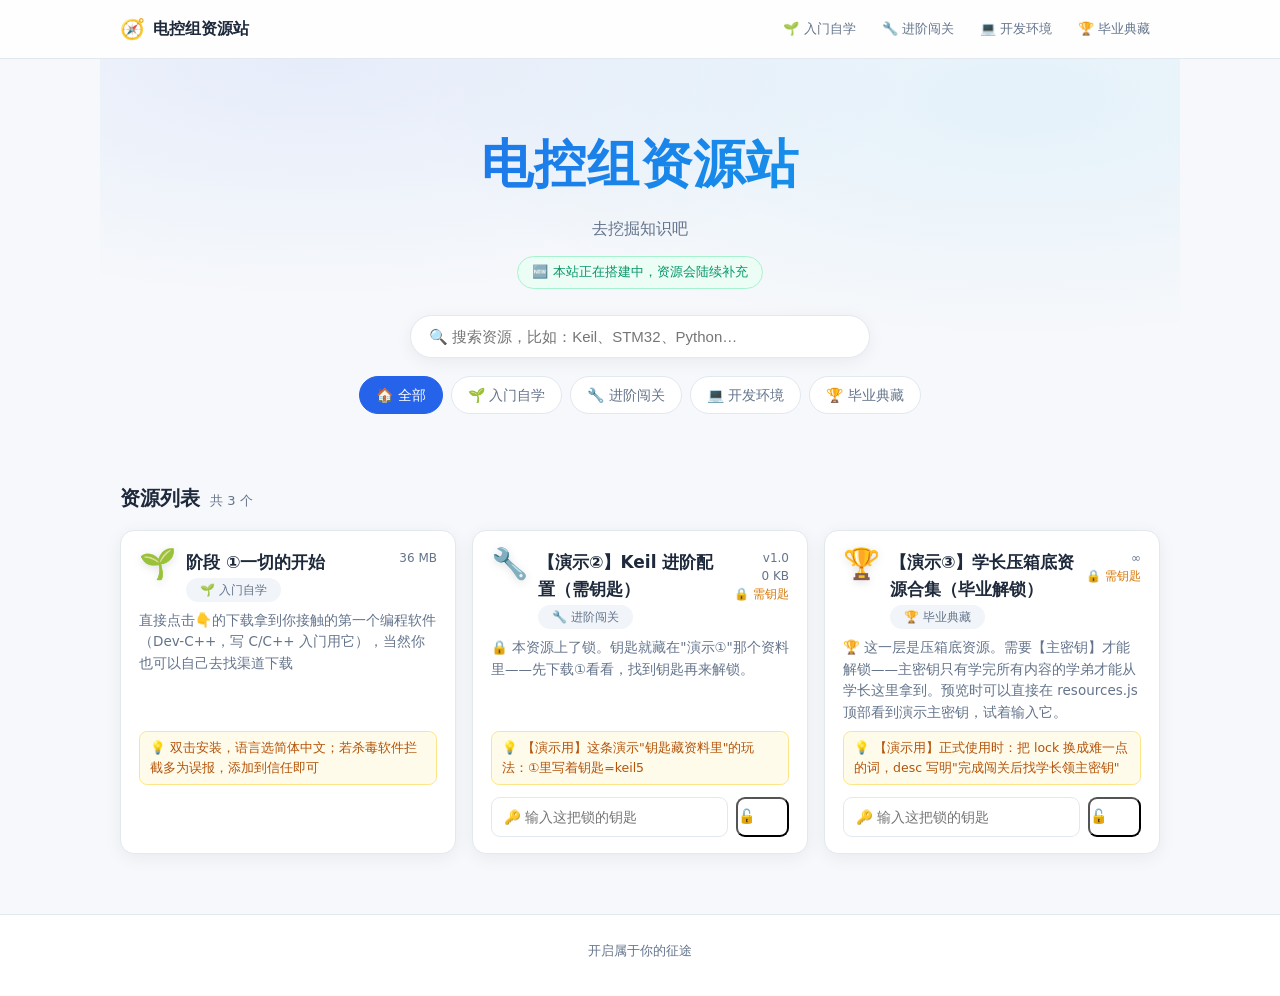
==== index.html @ 3a9b21f3 "学长资源站：门户 + 钥匙锁功能" ====
<!DOCTYPE html>
<html lang="zh-CN">
<head>
  <meta charset="UTF-8" />
  <meta name="viewport" content="width=device-width, initial-scale=1.0" />
  <title>学长资源站</title>
  <meta name="description" content="实验室软件与学习资料分享站" />
  <link rel="stylesheet" href="css/style.css" />
</head>
<body>

  <!-- ======= 顶部导航 ======= -->
  <header class="nav">
    <div class="nav-inner">
      <a class="brand" href="#top">
        <span class="brand-logo">🧭</span>
        <span class="brand-name" id="nav-name">学长资源站</span>
      </a>
      <nav class="nav-links" id="nav-links"></nav>
    </div>
  </header>

  <!-- ======= 首页大标题区 ======= -->
  <section class="hero" id="top">
    <h1 class="hero-title" id="site-name">学长资源站</h1>
    <p class="hero-sub" id="site-sub">给实验室学弟学妹的软件与学习资料 · 全部免费</p>
    <p class="hero-notice" id="site-notice"></p>
    <div class="hero-search">
      <input type="search" id="search-box" placeholder="🔍 搜索资源，比如：Keil、STM32、Python…" autocomplete="off" />
    </div>
    <!-- 分类按钮会自动生成 -->
    <div class="cat-chips" id="cat-chips"></div>
  </section>

  <!-- ======= 资源卡片区 ======= -->
  <main class="content">
    <div class="section-title">
      <h2>资源列表</h2>
      <span class="section-count" id="res-count"></span>
    </div>
    <div class="cards" id="cards"></div>

    <!-- 无结果提示（搜索/筛选时出现） -->
    <div class="empty hidden" id="empty">
      <p>没有找到符合条件的资源 😅</p>
    </div>
  </main>

  <!-- ======= 页脚 ======= -->
  <footer class="footer">
    <p id="footer-text">学长资源站 · 免费分享给实验室的学弟学妹</p>
  </footer>

  <!-- 数据文件：改 data/resources.js 就能加内容（详见 README.md） -->
  <script src="data/resources.js"></script>
  <script src="js/main.js"></script>
</body>
</html>
---- css/style.css ----
/* ============================================================
   学长资源站 · 样式
   想改颜色/字体？改这里开头的几个变量即可
   ============================================================ */

:root {
  /* —— 主题色（想换配色就改这里）—— */
  --primary: #2563eb;          /* 主色：科技蓝 */
  --primary-dark: #1d4ed8;
  --accent: #0ea5e9;           /* 点缀色：青 */
  --bg: #f6f8fb;               /* 页面背景 */
  --card-bg: #ffffff;          /* 卡片背景 */
  --text: #1e293b;             /* 正文 */
  --text-light: #64748b;       /* 次要文字 */
  --border: #e2e8f0;
  --radius: 14px;
  --shadow: 0 4px 18px rgba(15, 23, 42, .06);
}

* { margin: 0; padding: 0; box-sizing: border-box; }

html { scroll-behavior: smooth; }

body {
  font-family: "PingFang SC", "Microsoft YaHei", "Segoe UI", system-ui, -apple-system, sans-serif;
  background: var(--bg);
  color: var(--text);
  line-height: 1.6;
}

/* ---------- 顶部导航 ---------- */
.nav {
  position: sticky;
  top: 0;
  z-index: 50;
  background: rgba(255, 255, 255, .85);
  backdrop-filter: blur(10px);
  border-bottom: 1px solid var(--border);
}
.nav-inner {
  max-width: 1080px;
  margin: 0 auto;
  padding: 0 20px;
  height: 58px;
  display: flex;
  align-items: center;
  justify-content: space-between;
}
.brand { display: flex; align-items: center; gap: 8px; text-decoration: none; color: var(--text); font-weight: 700; }
.brand-logo { font-size: 20px; }
.nav-links { display: flex; gap: 6px; flex-wrap: wrap; }
.nav-links a {
  text-decoration: none; color: var(--text-light);
  font-size: 13px; padding: 5px 10px; border-radius: 8px;
  transition: .15s;
}
.nav-links a:hover { background: #eef2ff; color: var(--primary); }

/* ---------- Hero 大标题 ---------- */
.hero {
  max-width: 1080px;
  margin: 0 auto;
  padding: 64px 20px 40px;
  text-align: center;
  background:
    radial-gradient(600px 240px at 20% 0%, rgba(37, 99, 235, .08), transparent),
    radial-gradient(600px 240px at 85% 10%, rgba(14, 165, 233, .08), transparent);
}
.hero-title {
  font-size: clamp(34px, 6vw, 52px);
  font-weight: 800;
  letter-spacing: .02em;
  background: linear-gradient(120deg, var(--primary), var(--accent));
  -webkit-background-clip: text;
  background-clip: text;
  color: transparent;
}
.hero-sub { margin-top: 10px; color: var(--text-light); font-size: 16px; }
.hero-notice {
  display: inline-block;
  margin-top: 14px;
  padding: 5px 14px;
  background: #ecfdf5;
  color: #059669;
  border: 1px solid #a7f3d0;
  border-radius: 999px;
  font-size: 13px;
}
.hero-search { margin: 26px auto 0; max-width: 460px; }
.hero-search input {
  width: 100%;
  padding: 12px 18px;
  border: 1px solid var(--border);
  border-radius: 999px;
  font-size: 15px;
  outline: none;
  background: var(--card-bg);
  transition: .2s;
  box-shadow: var(--shadow);
}
.hero-search input:focus { border-color: var(--primary); box-shadow: 0 0 0 3px rgba(37, 99, 235, .15); }

/* ---------- 分类 chips ---------- */
.cat-chips { margin-top: 18px; display: flex; gap: 8px; flex-wrap: wrap; justify-content: center; }
.chip {
  border: 1px solid var(--border);
  background: var(--card-bg);
  color: var(--text-light);
  padding: 7px 16px;
  border-radius: 999px;
  font-size: 14px;
  cursor: pointer;
  transition: .15s;
  user-select: none;
}
.chip:hover { border-color: var(--primary); color: var(--primary); }
.chip.active { background: var(--primary); border-color: var(--primary); color: #fff; }

/* ---------- 内容区 ---------- */
.content { max-width: 1080px; margin: 0 auto; padding: 10px 20px 60px; }
.section-title { display: flex; align-items: baseline; gap: 10px; margin: 18px 0 16px; }
.section-title h2 { font-size: 20px; }
.section-count { color: var(--text-light); font-size: 13px; }

/* ---------- 资源卡片 ---------- */
.cards { display: grid; grid-template-columns: repeat(auto-fill, minmax(320px, 1fr)); gap: 16px; }

.card {
  background: var(--card-bg);
  border: 1px solid var(--border);
  border-radius: var(--radius);
  padding: 18px 18px 16px;
  box-shadow: var(--shadow);
  display: flex;
  flex-direction: column;
  gap: 8px;
  transition: transform .15s, box-shadow .15s;
  position: relative;
  overflow: hidden;
}
.card::before {
  content: "";
  position: absolute;
  inset: 0 auto auto 0;
  width: 4px;
  height: 100%;
  background: var(--primary);
}
.card:hover { transform: translateY(-3px); box-shadow: 0 10px 26px rgba(15, 23, 42, .12); }

.card-top { display: flex; align-items: flex-start; gap: 10px; }
.card-icon { font-size: 30px; line-height: 1; filter: drop-shadow(0 2px 4px rgba(0,0,0,.12)); }
.card-title { font-size: 17px; font-weight: 700; }
.card-meta { margin-left: auto; text-align: right; font-size: 12px; color: var(--text-light); flex-shrink: 0; }
.card-meta div { line-height: 1.5; }
.card-desc { font-size: 13.5px; color: var(--text-light); flex: 1; }
.card-note {
  font-size: 12.5px;
  background: #fffbeb;
  color: #b45309;
  border: 1px solid #fde68a;
  border-radius: 8px;
  padding: 6px 10px;
}
.card-actions { display: flex; gap: 8px; margin-top: 4px; }

.btn {
  flex: 1;
  text-align: center;
  text-decoration: none;
  font-size: 14px;
  font-weight: 600;
  padding: 9px 0;
  border-radius: 9px;
  transition: .15s;
}
.btn-primary { background: var(--primary); color: #fff; }
.btn-primary:hover { background: var(--primary-dark); }
.btn-ghost {
  background: transparent;
  color: var(--primary);
  border: 1px solid var(--primary);
}
.btn-ghost:hover { background: #eef2ff; }
.btn-cat {
  background: #f1f5f9;
  color: var(--text-light);
  border-radius: 999px;
  padding: 5px 14px;
  font-size: 12px;
  text-decoration: none;
  align-self: flex-start;
}
.btn-cat:hover { background: #e2e8f0; color: var(--text); }

/* ---------- 钥匙输入框（上锁的资源） ---------- */
.key-input {
  flex: 2;
  min-width: 0;
  padding: 8px 12px;
  border: 1px solid var(--border);
  border-radius: 9px;
  font-size: 13.5px;
  outline: none;
  background: #fff;
  transition: border-color .15s, box-shadow .15s;
}
.key-input:focus { border-color: var(--primary); box-shadow: 0 0 0 3px rgba(37, 99, 235, .12); }
.key-btn { flex: 0 0 auto !important; }

/* ---------- 空状态 ---------- */
.empty { text-align: center; color: var(--text-light); padding: 60px 0; font-size: 15px; }
.hidden { display: none !important; }

/* ---------- 页脚 ---------- */
.footer {
  text-align: center;
  color: var(--text-light);
  font-size: 13px;
  padding: 26px 20px 34px;
  border-top: 1px solid var(--border);
  background: #fff;
}

/* ---------- 手机适配 ---------- */
@media (max-width: 640px) {
  .hero { padding: 44px 16px 28px; }
  .content { padding: 6px 14px 50px; }
  .cards { grid-template-columns: 1fr; }
  .nav-links { display: none; }   /* 手机隐藏分类快捷链接，用 chips 即可 */
}
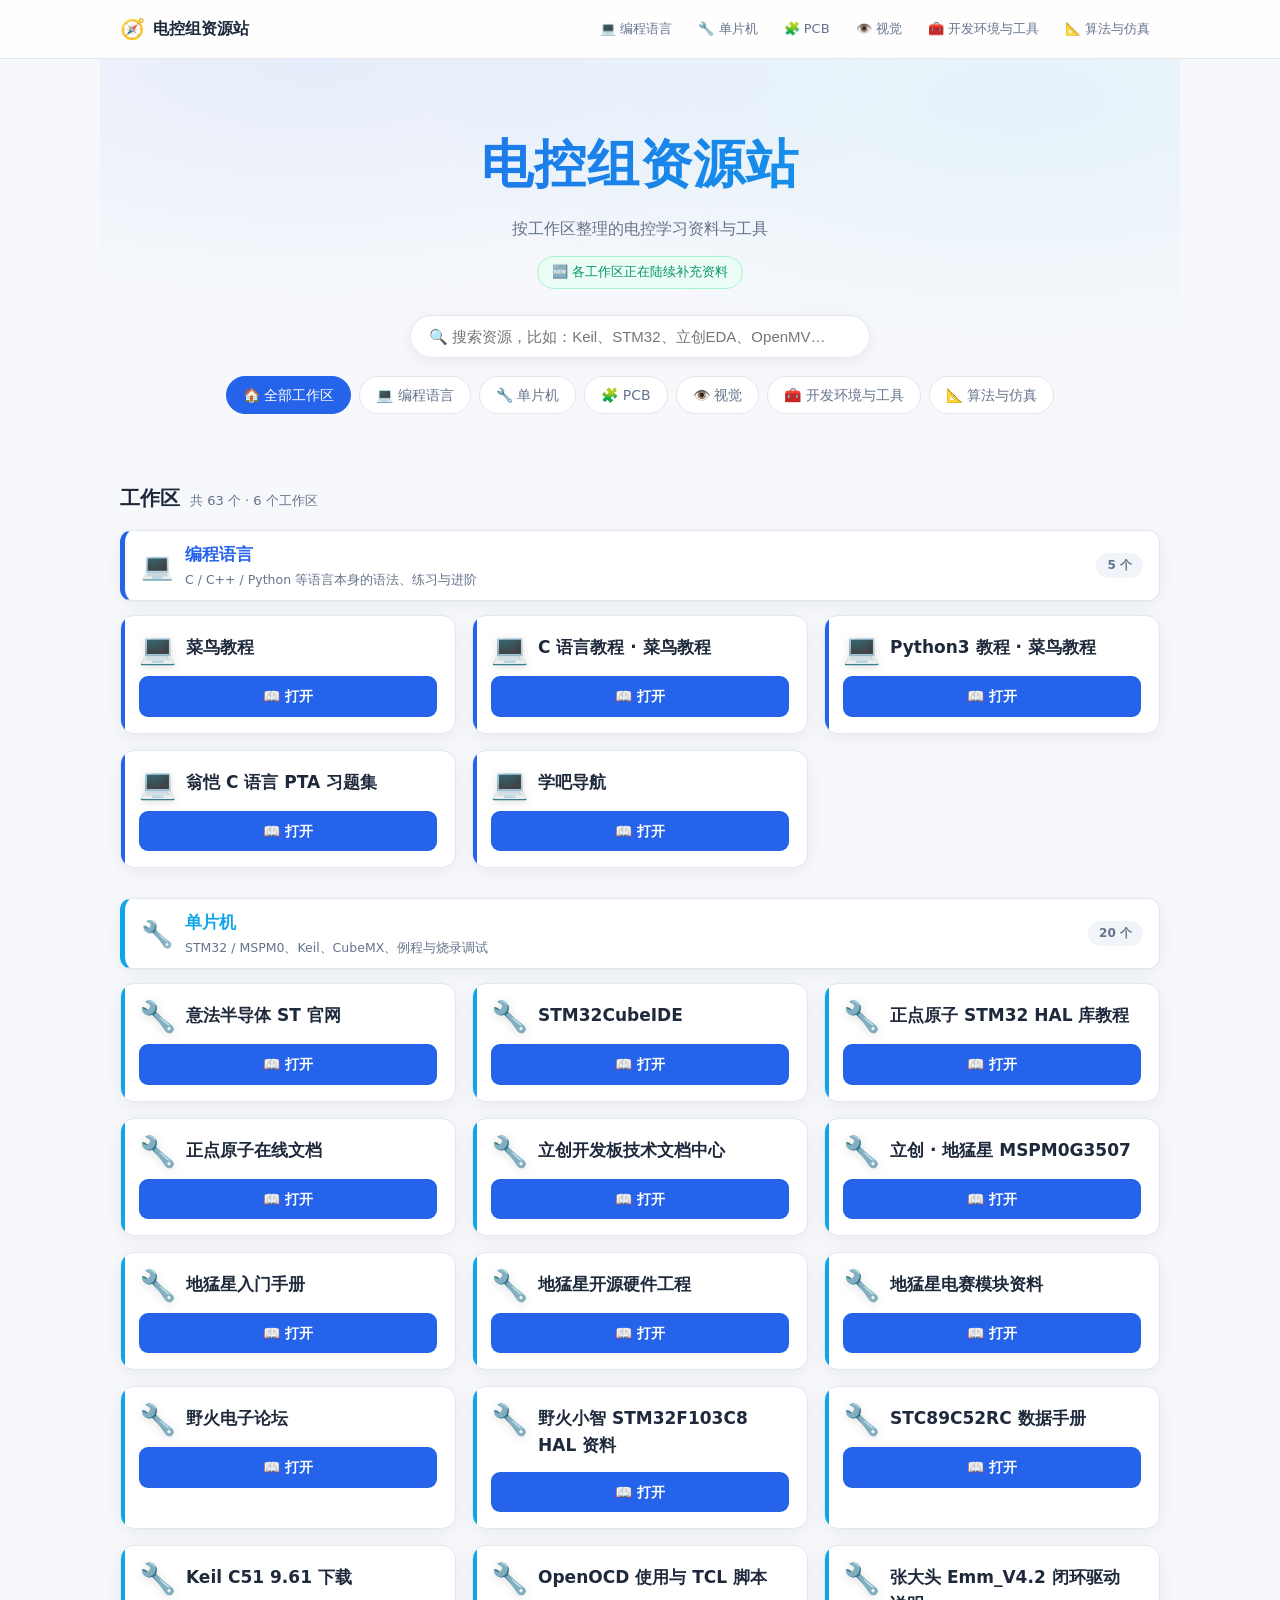
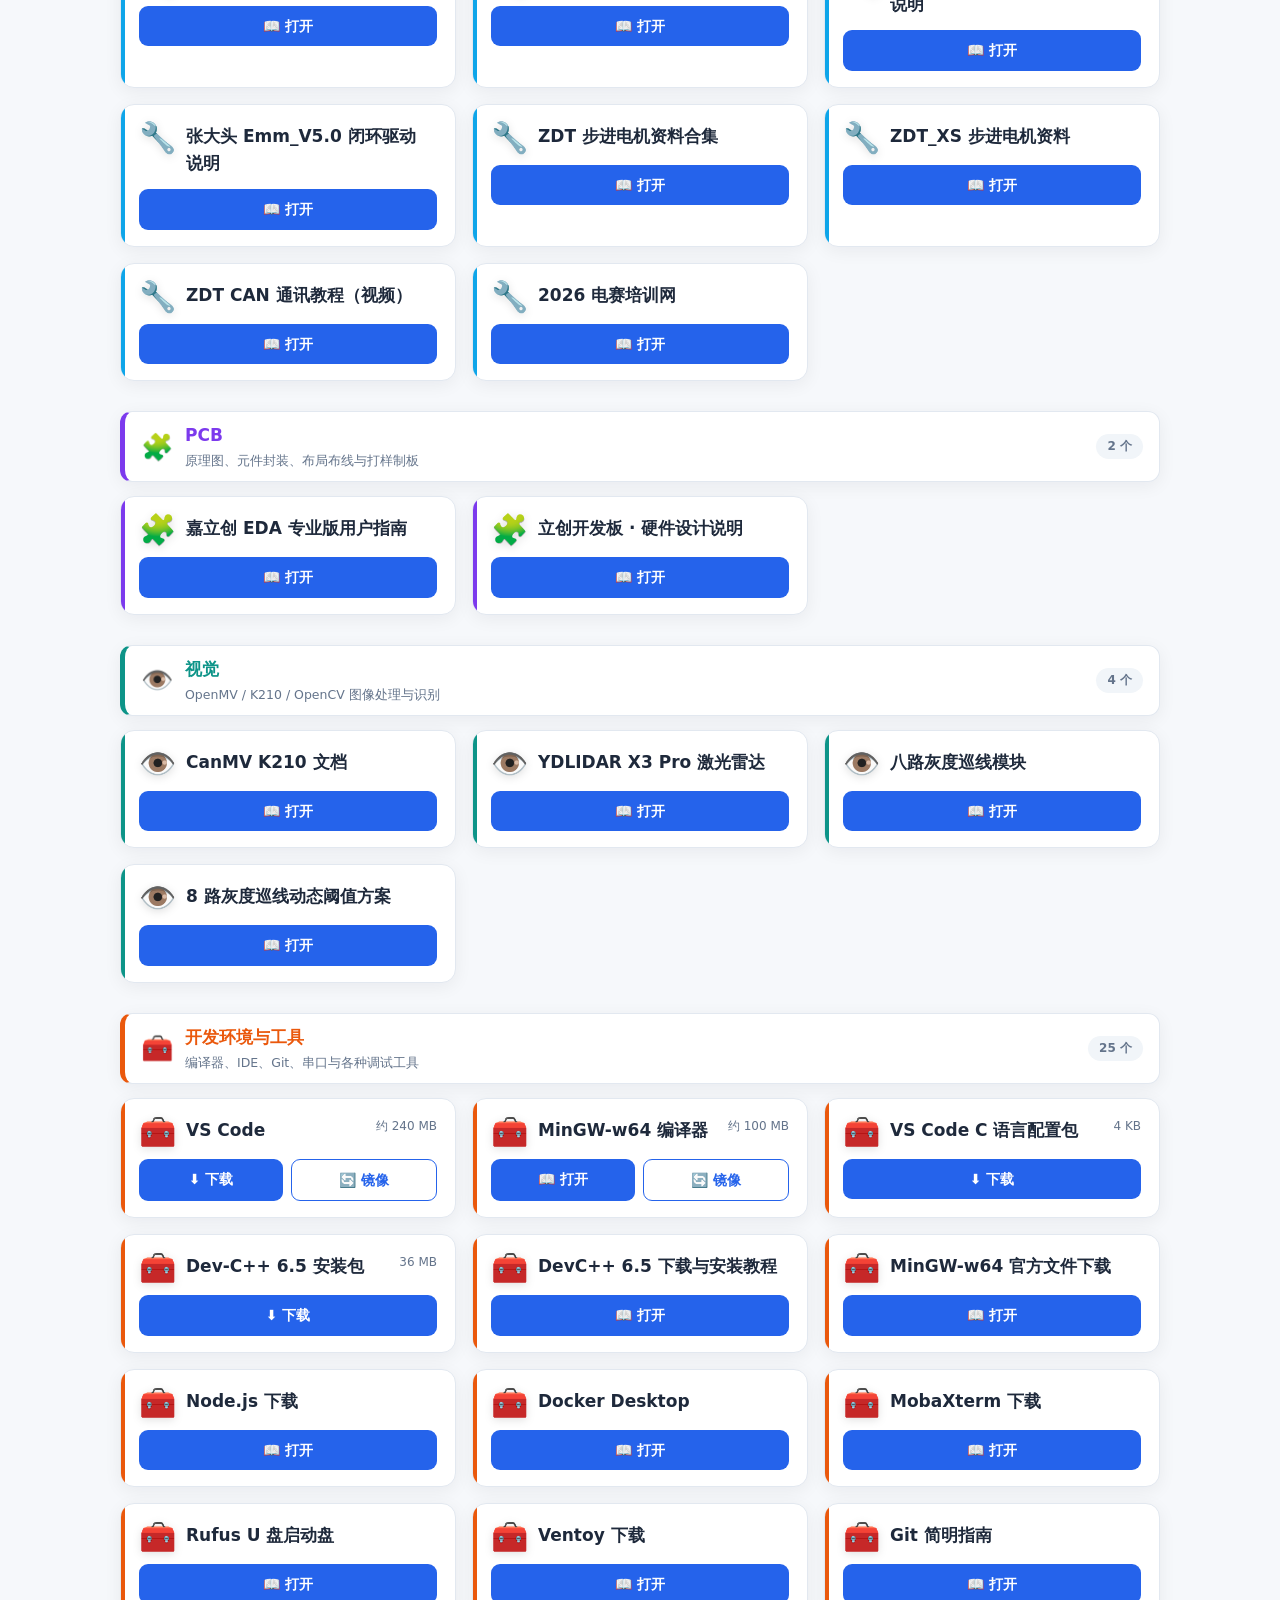
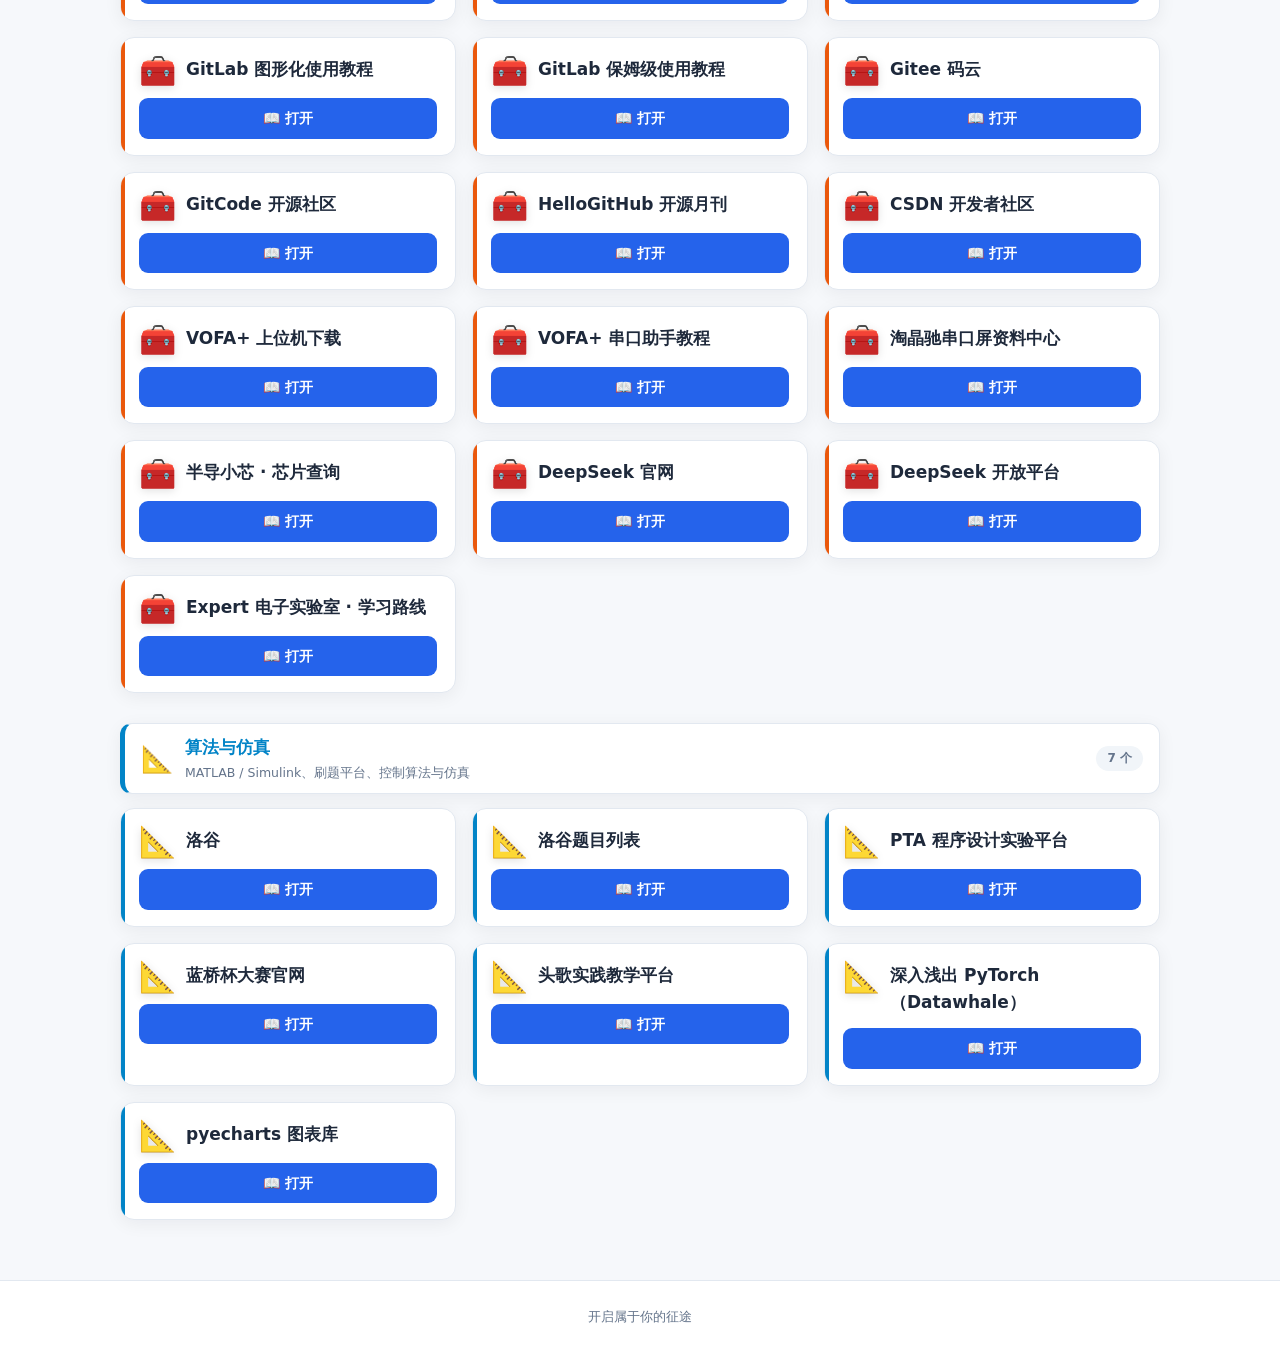
==== commit 222ae1a6: "更新资源站" ====
--- a/index.html
+++ b/index.html
@@ -3,8 +3,8 @@
 <head>
   <meta charset="UTF-8" />
   <meta name="viewport" content="width=device-width, initial-scale=1.0" />
-  <title>学长资源站</title>
-  <meta name="description" content="实验室软件与学习资料分享站" />
+  <title>电控组资源站</title>
+  <meta name="description" content="电控组学习资料与工具分享站，按工作区整理" />
   <link rel="stylesheet" href="css/style.css" />
 </head>
 <body>
@@ -14,7 +14,7 @@
     <div class="nav-inner">
       <a class="brand" href="#top">
         <span class="brand-logo">🧭</span>
-        <span class="brand-name" id="nav-name">学长资源站</span>
+        <span class="brand-name" id="nav-name">电控组资源站</span>
       </a>
       <nav class="nav-links" id="nav-links"></nav>
     </div>
@@ -22,23 +22,23 @@
 
   <!-- ======= 首页大标题区 ======= -->
   <section class="hero" id="top">
-    <h1 class="hero-title" id="site-name">学长资源站</h1>
-    <p class="hero-sub" id="site-sub">给实验室学弟学妹的软件与学习资料 · 全部免费</p>
+    <h1 class="hero-title" id="site-name">电控组资源站</h1>
+    <p class="hero-sub" id="site-sub">按工作区整理的电控学习资料与工具</p>
     <p class="hero-notice" id="site-notice"></p>
     <div class="hero-search">
-      <input type="search" id="search-box" placeholder="🔍 搜索资源，比如：Keil、STM32、Python…" autocomplete="off" />
+      <input type="search" id="search-box" placeholder="🔍 搜索资源，比如：Keil、STM32、立创EDA、OpenMV…" autocomplete="off" />
     </div>
-    <!-- 分类按钮会自动生成 -->
+    <!-- 工作区按钮会自动生成 -->
     <div class="cat-chips" id="cat-chips"></div>
   </section>
 
-  <!-- ======= 资源卡片区 ======= -->
+  <!-- ======= 工作区区块区（每个工作区独立成一块） ======= -->
   <main class="content">
     <div class="section-title">
-      <h2>资源列表</h2>
+      <h2>工作区</h2>
       <span class="section-count" id="res-count"></span>
     </div>
-    <div class="cards" id="cards"></div>
+    <div class="areas" id="cards"></div>
 
     <!-- 无结果提示（搜索/筛选时出现） -->
     <div class="empty hidden" id="empty">
@@ -48,7 +48,7 @@
 
   <!-- ======= 页脚 ======= -->
   <footer class="footer">
-    <p id="footer-text">学长资源站 · 免费分享给实验室的学弟学妹</p>
+    <p id="footer-text">电控组资源站 · 免费分享给实验室的学弟学妹</p>
   </footer>
 
   <!-- 数据文件：改 data/resources.js 就能加内容（详见 README.md） -->
--- a/css/style.css
+++ b/css/style.css
@@ -222,10 +222,62 @@
   background: #fff;
 }
 
+/* ---------- 工作区区块（页面主体：每个工作区一块） ---------- */
+.areas { display: flex; flex-direction: column; gap: 30px; }
+
+/* 点顶部导航跳过来时，别被吸顶导航挡住标题 */
+.area { scroll-margin-top: 76px; }
+
+.area-head {
+  display: flex;
+  align-items: center;
+  gap: 12px;
+  padding: 10px 16px;
+  margin-bottom: 14px;
+  border-radius: 12px;
+  background: var(--card-bg);
+  border: 1px solid var(--border);
+  border-left: 5px solid var(--area-color, var(--primary));  /* 每个工作区一条专属色 */
+  box-shadow: var(--shadow);
+}
+.area-icon { font-size: 26px; line-height: 1; flex-shrink: 0; }
+.area-titles { flex: 1; min-width: 0; }
+.area-name { font-size: 17px; font-weight: 800; color: var(--area-color, var(--primary)); }
+.area-desc { font-size: 12.5px; color: var(--text-light); margin-top: 2px; }
+.area-count {
+  flex-shrink: 0;
+  font-size: 12px;
+  font-weight: 700;
+  color: var(--text-light);
+  background: #f1f5f9;
+  padding: 3px 11px;
+  border-radius: 999px;
+}
+
+/* 卡片左侧色条跟着工作区颜色走 */
+.area .card::before { background: var(--area-color, var(--primary)); }
+
+/* 空工作区占位 */
+.area-empty {
+  grid-column: 1 / -1;
+  text-align: center;
+  color: var(--text-light);
+  font-size: 13.5px;
+  padding: 24px 16px;
+  border: 1px dashed var(--border);
+  border-radius: var(--radius);
+  background: var(--card-bg);
+}
+
 /* ---------- 手机适配 ---------- */
 @media (max-width: 640px) {
   .hero { padding: 44px 16px 28px; }
   .content { padding: 6px 14px 50px; }
   .cards { grid-template-columns: 1fr; }
-  .nav-links { display: none; }   /* 手机隐藏分类快捷链接，用 chips 即可 */
-}
+  .nav-links { display: none; }   /* 手机隐藏工作区快捷链接，用 chips 即可 */
+  .areas { gap: 22px; }
+  .area-head { padding: 8px 12px; gap: 9px; }
+  .area-icon { font-size: 22px; }
+  .area-name { font-size: 15.5px; }
+  .area-desc { font-size: 12px; }
+}
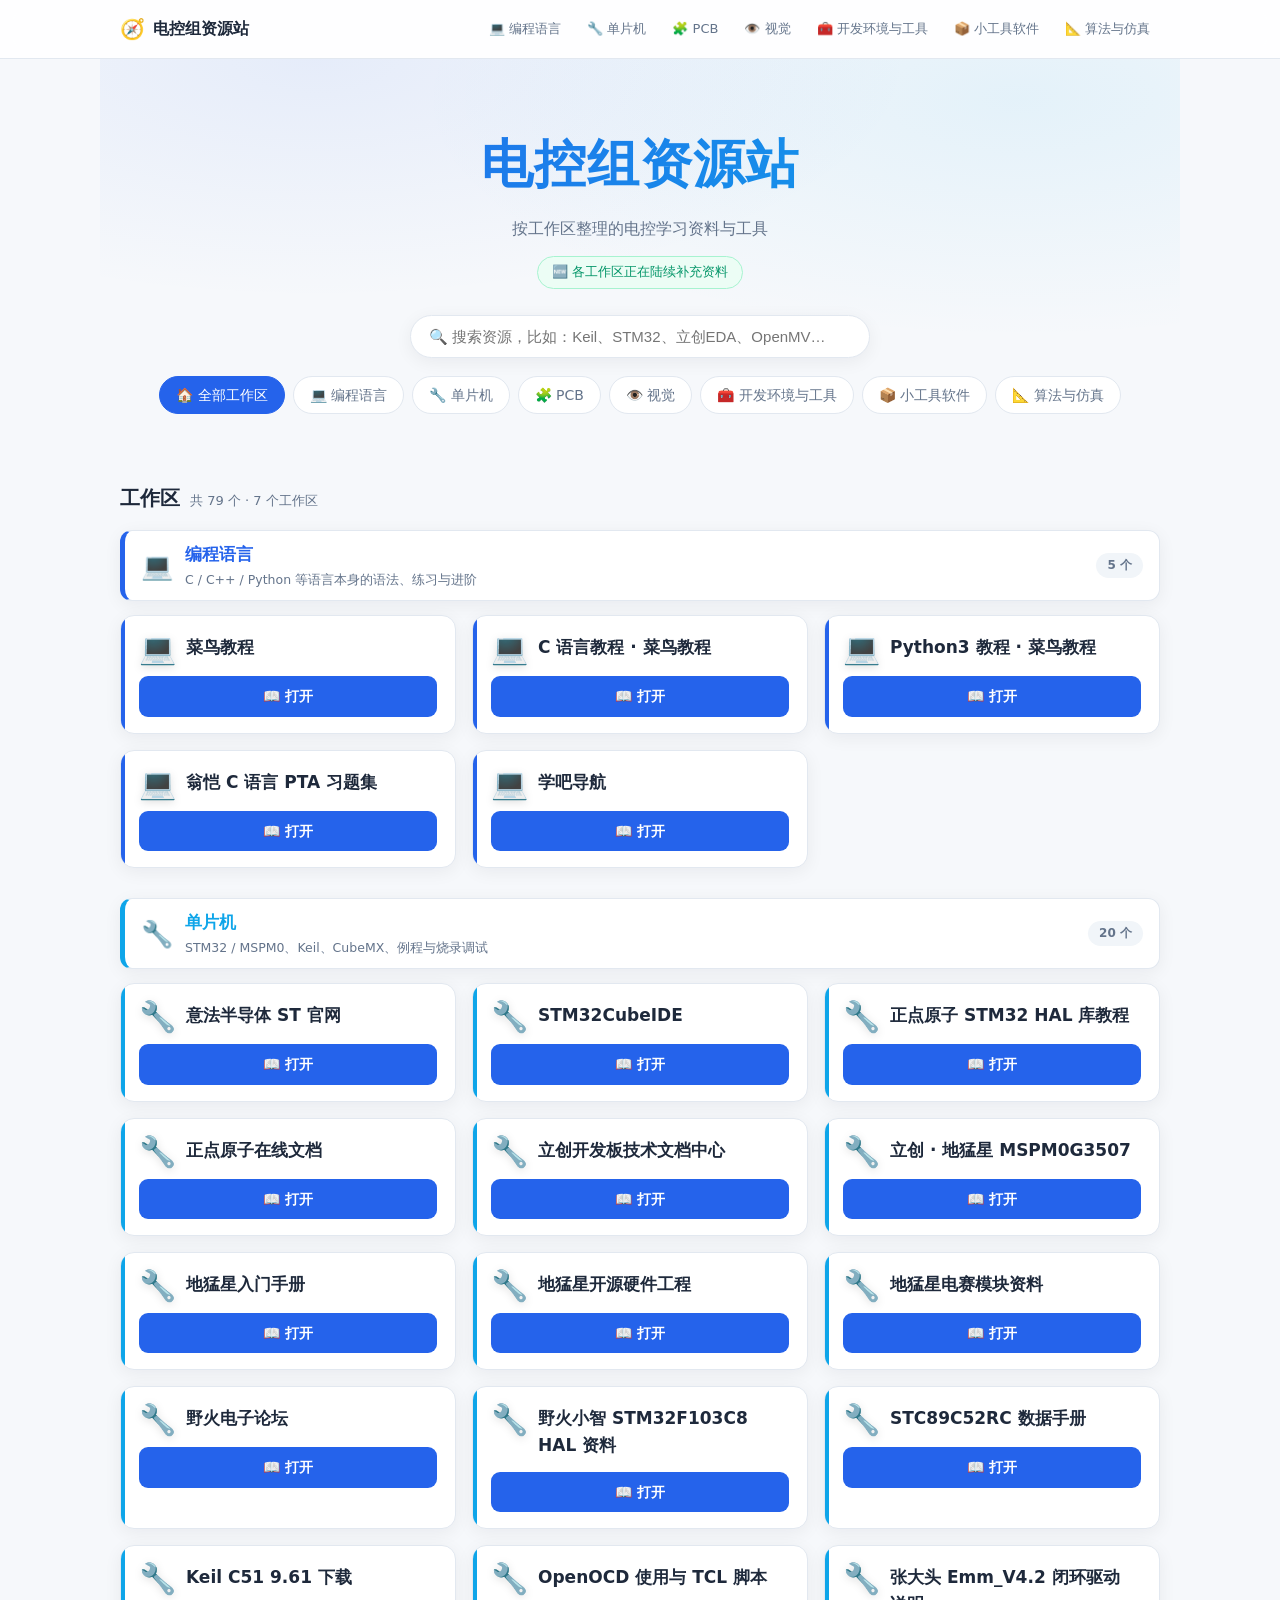
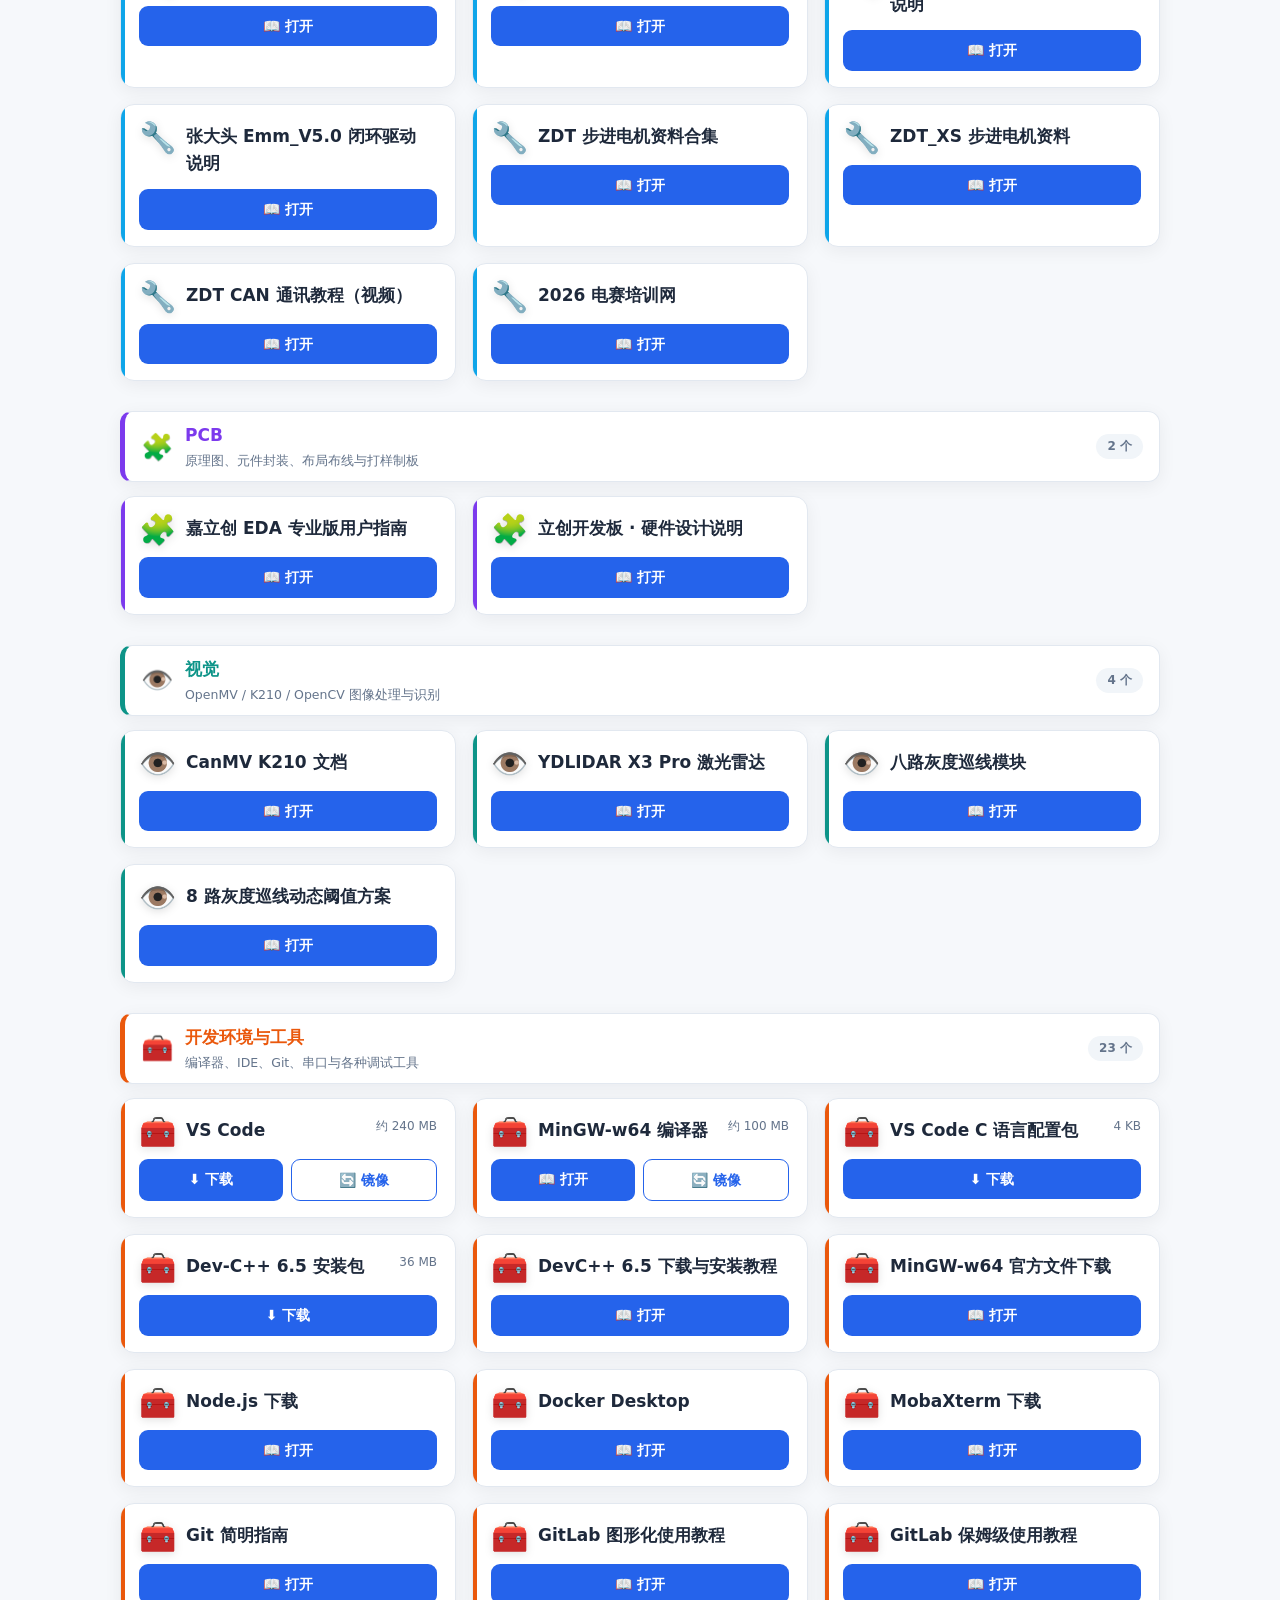
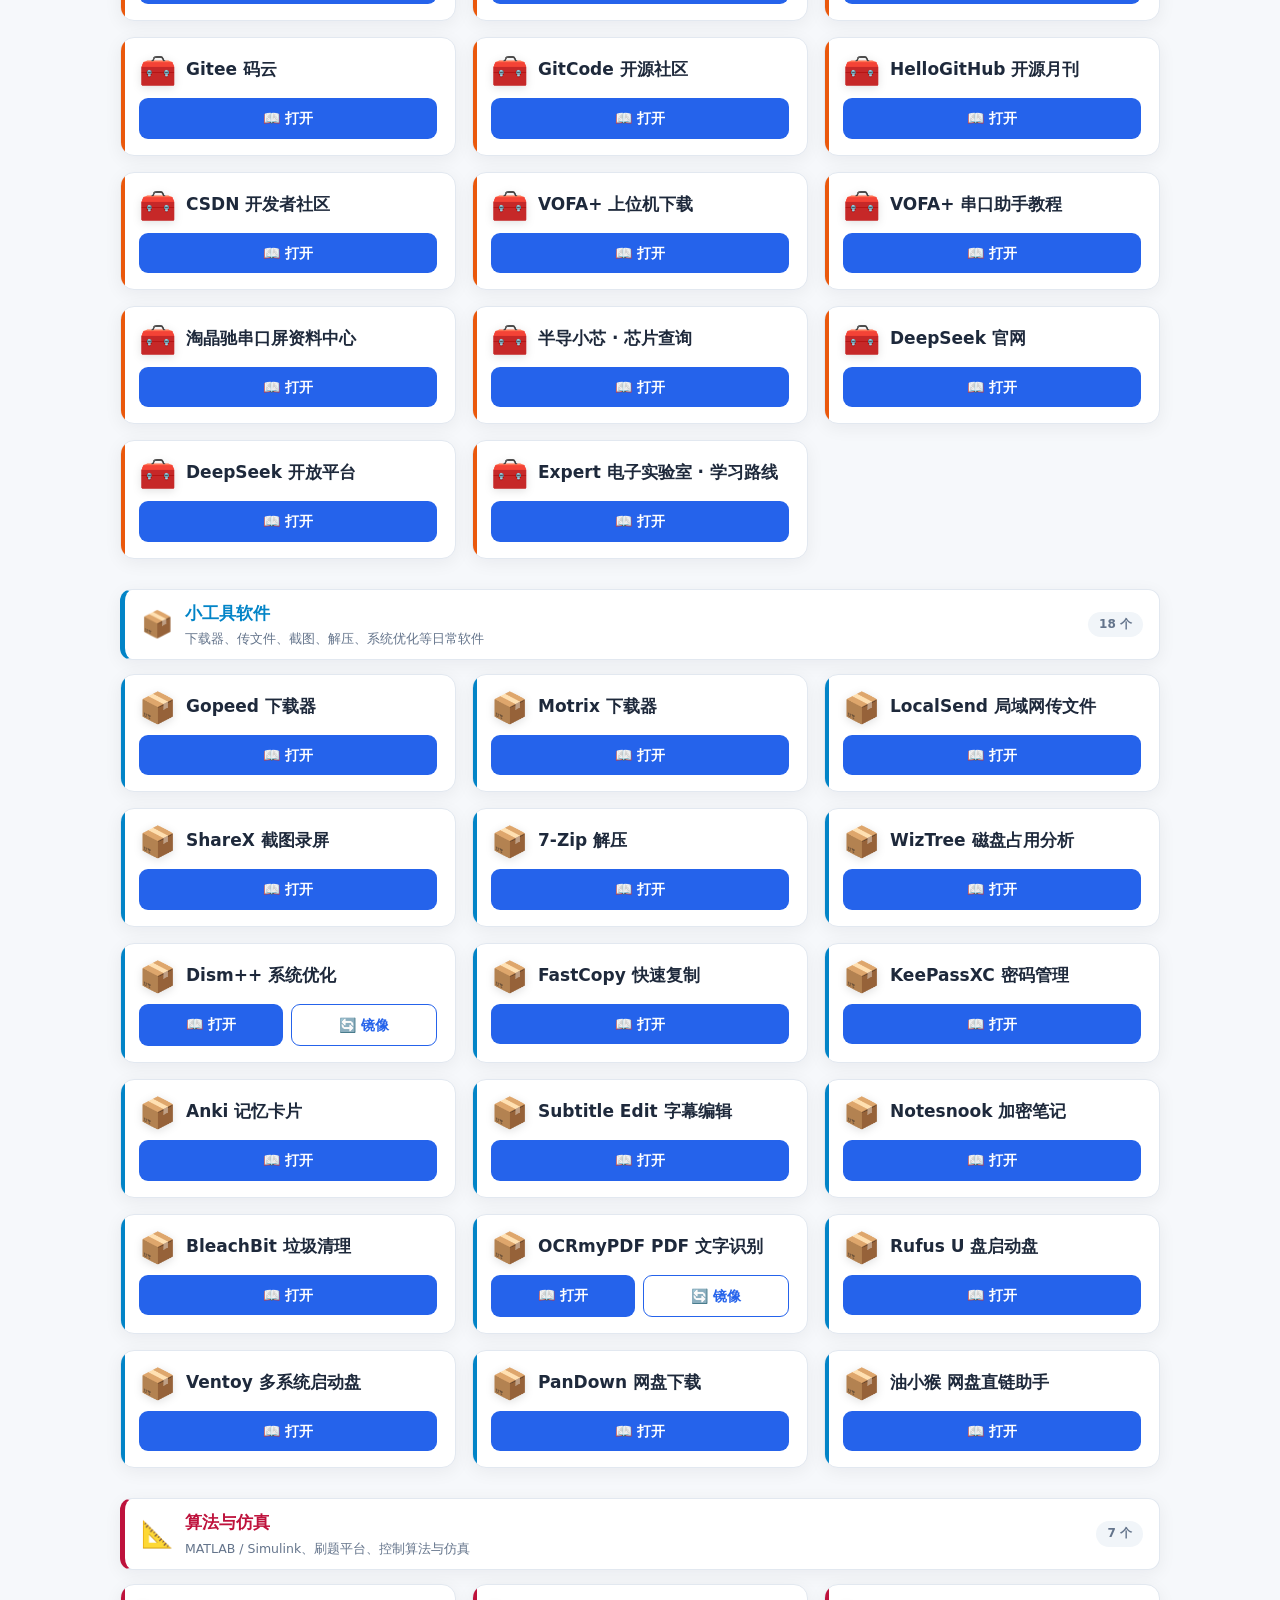
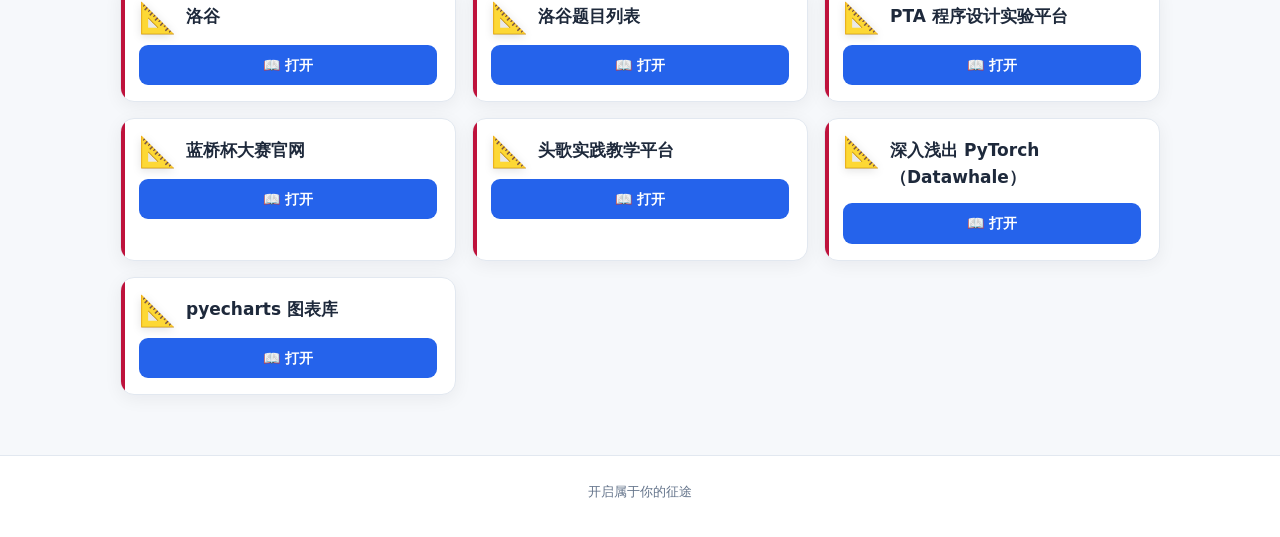
==== commit ab3fe721: "更新资源站" ====
--- a/index.html
+++ b/index.html
@@ -5,7 +5,7 @@
   <meta name="viewport" content="width=device-width, initial-scale=1.0" />
   <title>电控组资源站</title>
   <meta name="description" content="电控组学习资料与工具分享站，按工作区整理" />
-  <link rel="stylesheet" href="css/style.css" />
+  <link rel="stylesheet" href="css/style.css?v=20261018103608" />
 </head>
 <body>
 
@@ -52,7 +52,7 @@
   </footer>
 
   <!-- 数据文件：改 data/resources.js 就能加内容（详见 README.md） -->
-  <script src="data/resources.js"></script>
-  <script src="js/main.js"></script>
+  <script src="data/resources.js?v=20261018103608"></script>
+  <script src="js/main.js?v=20261018103608"></script>
 </body>
 </html>
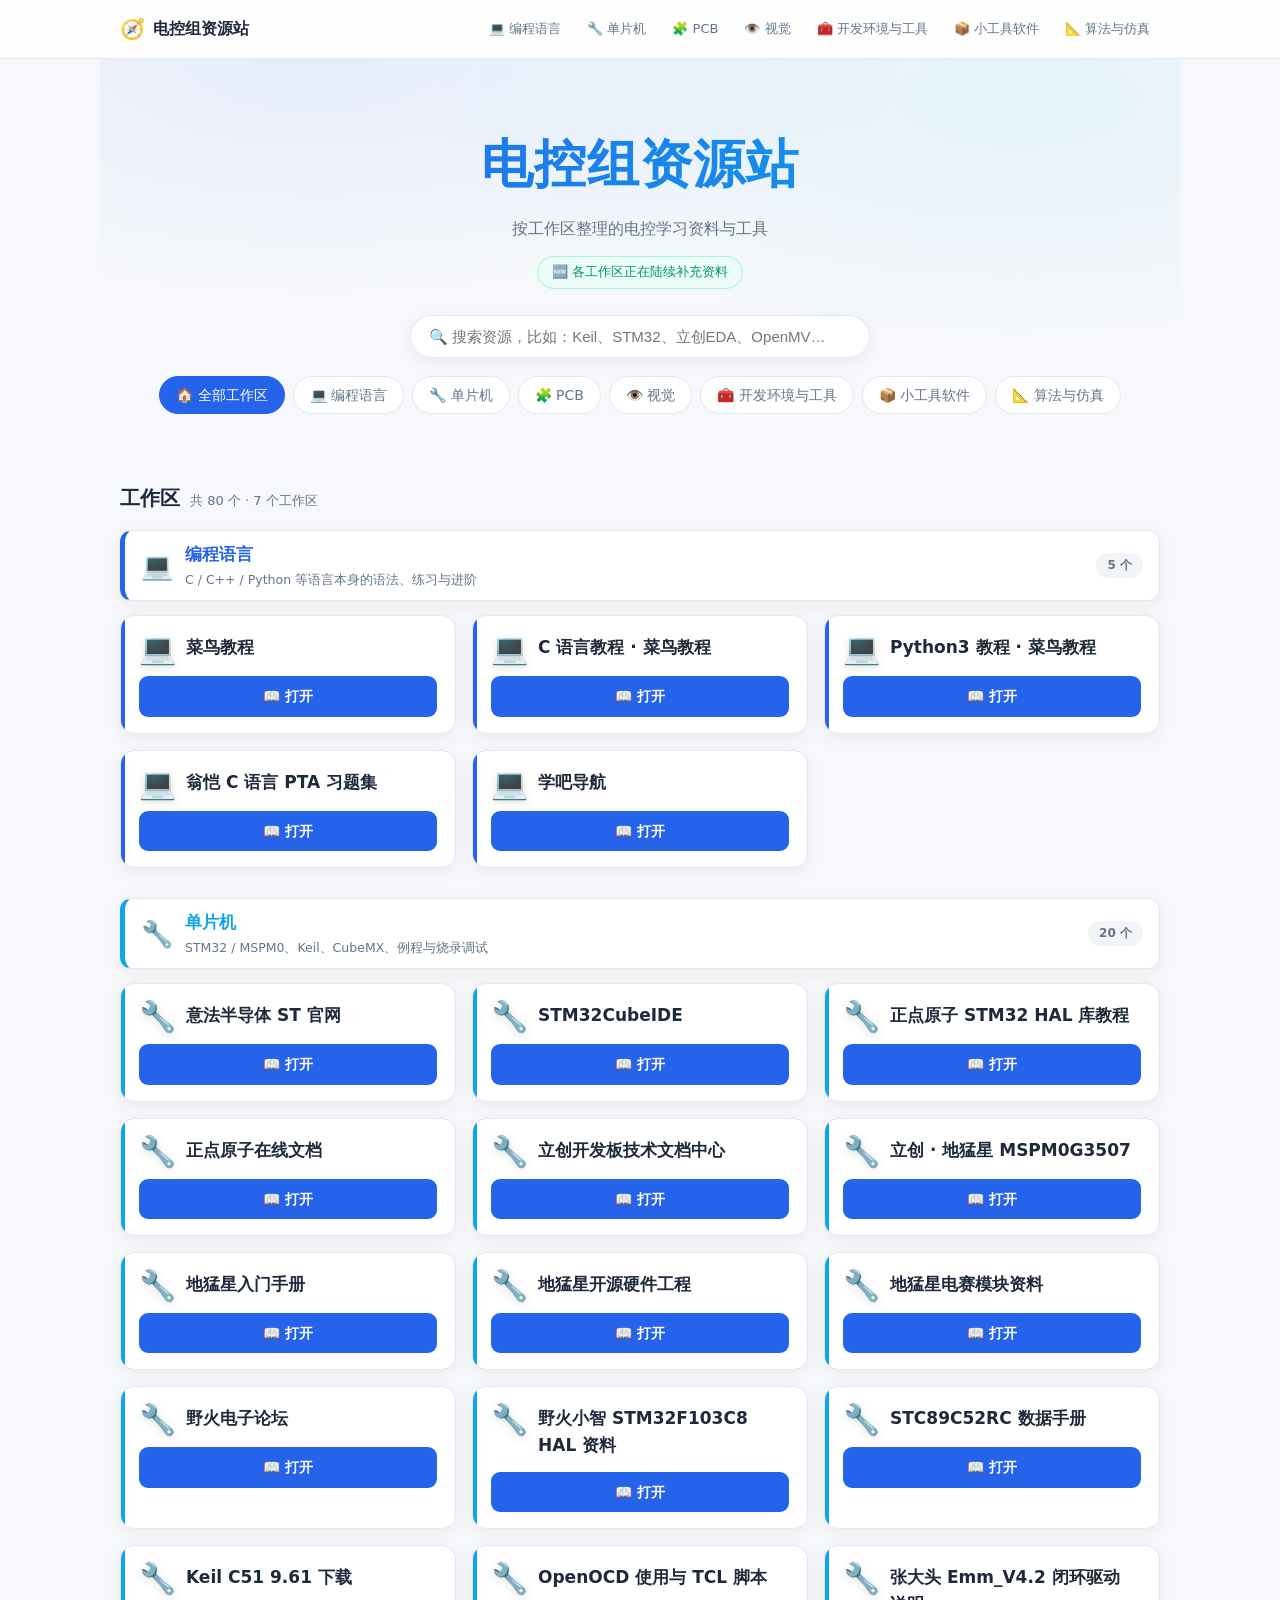
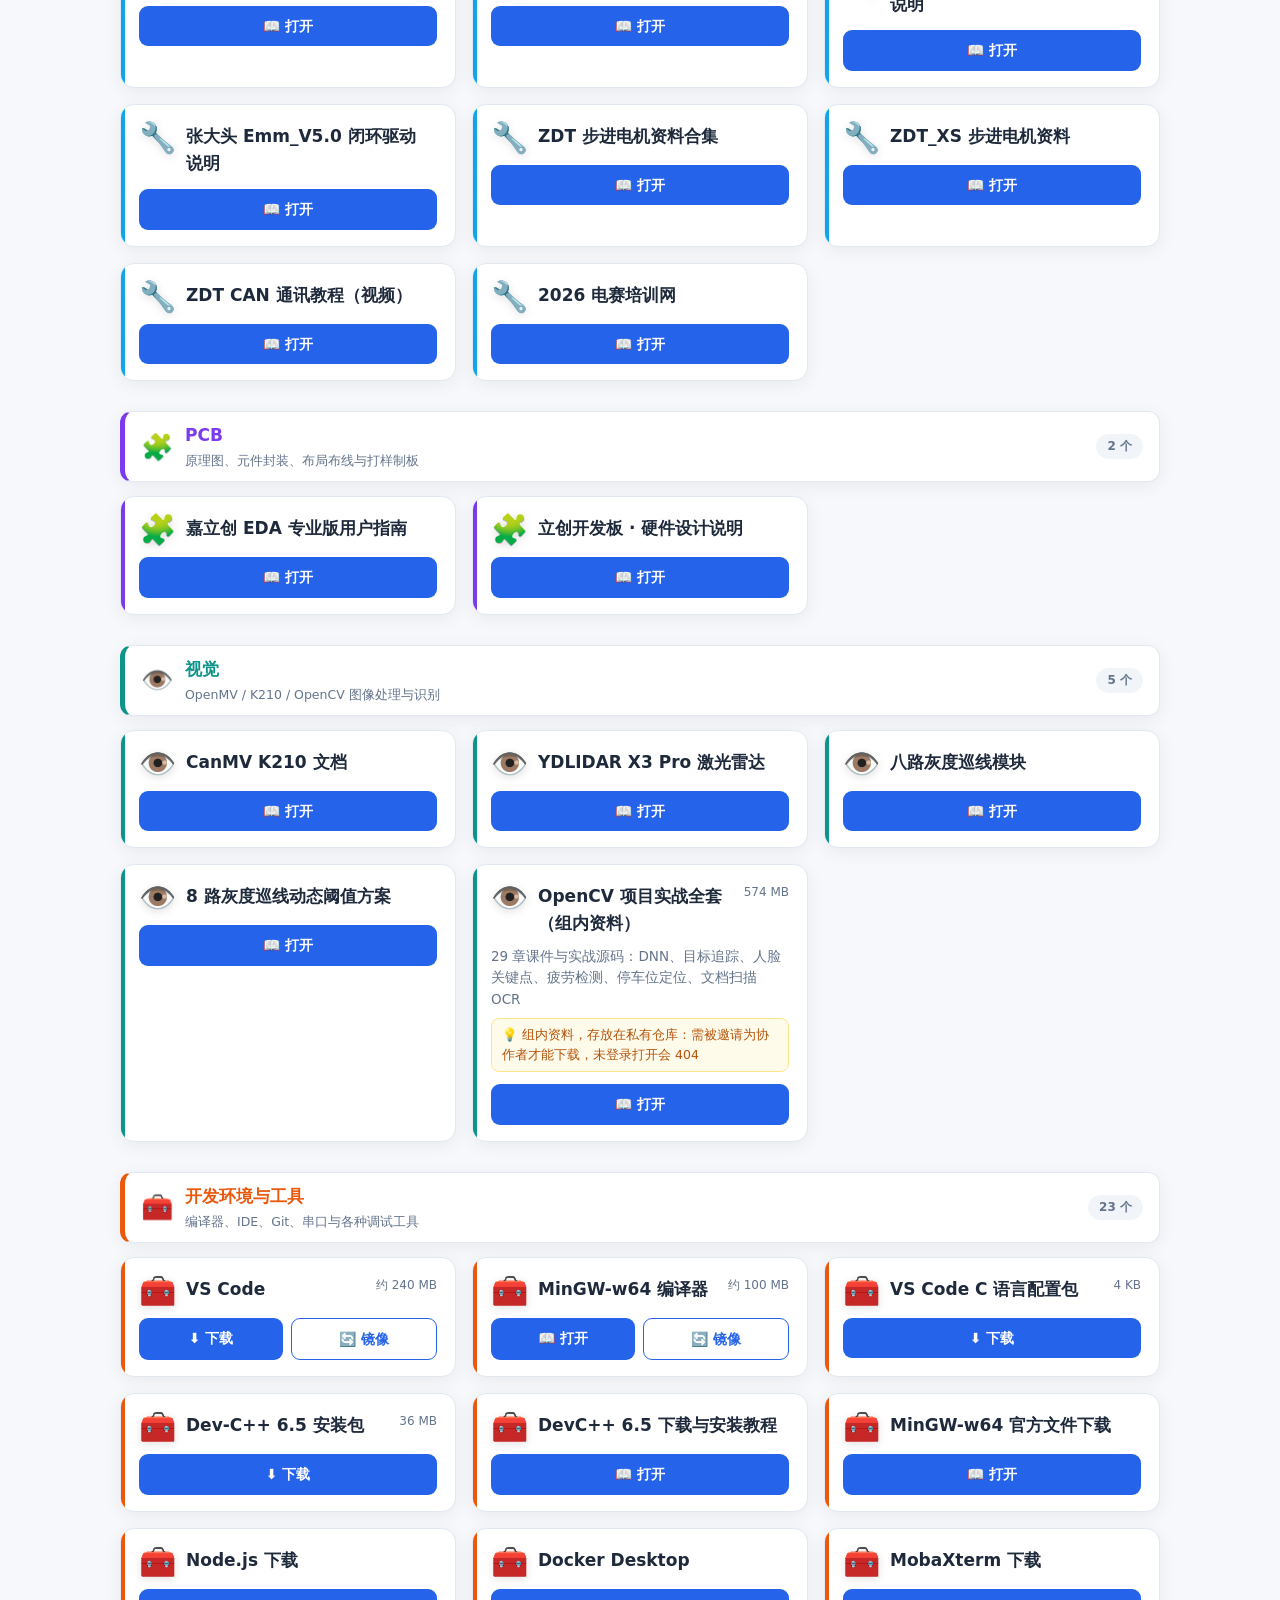
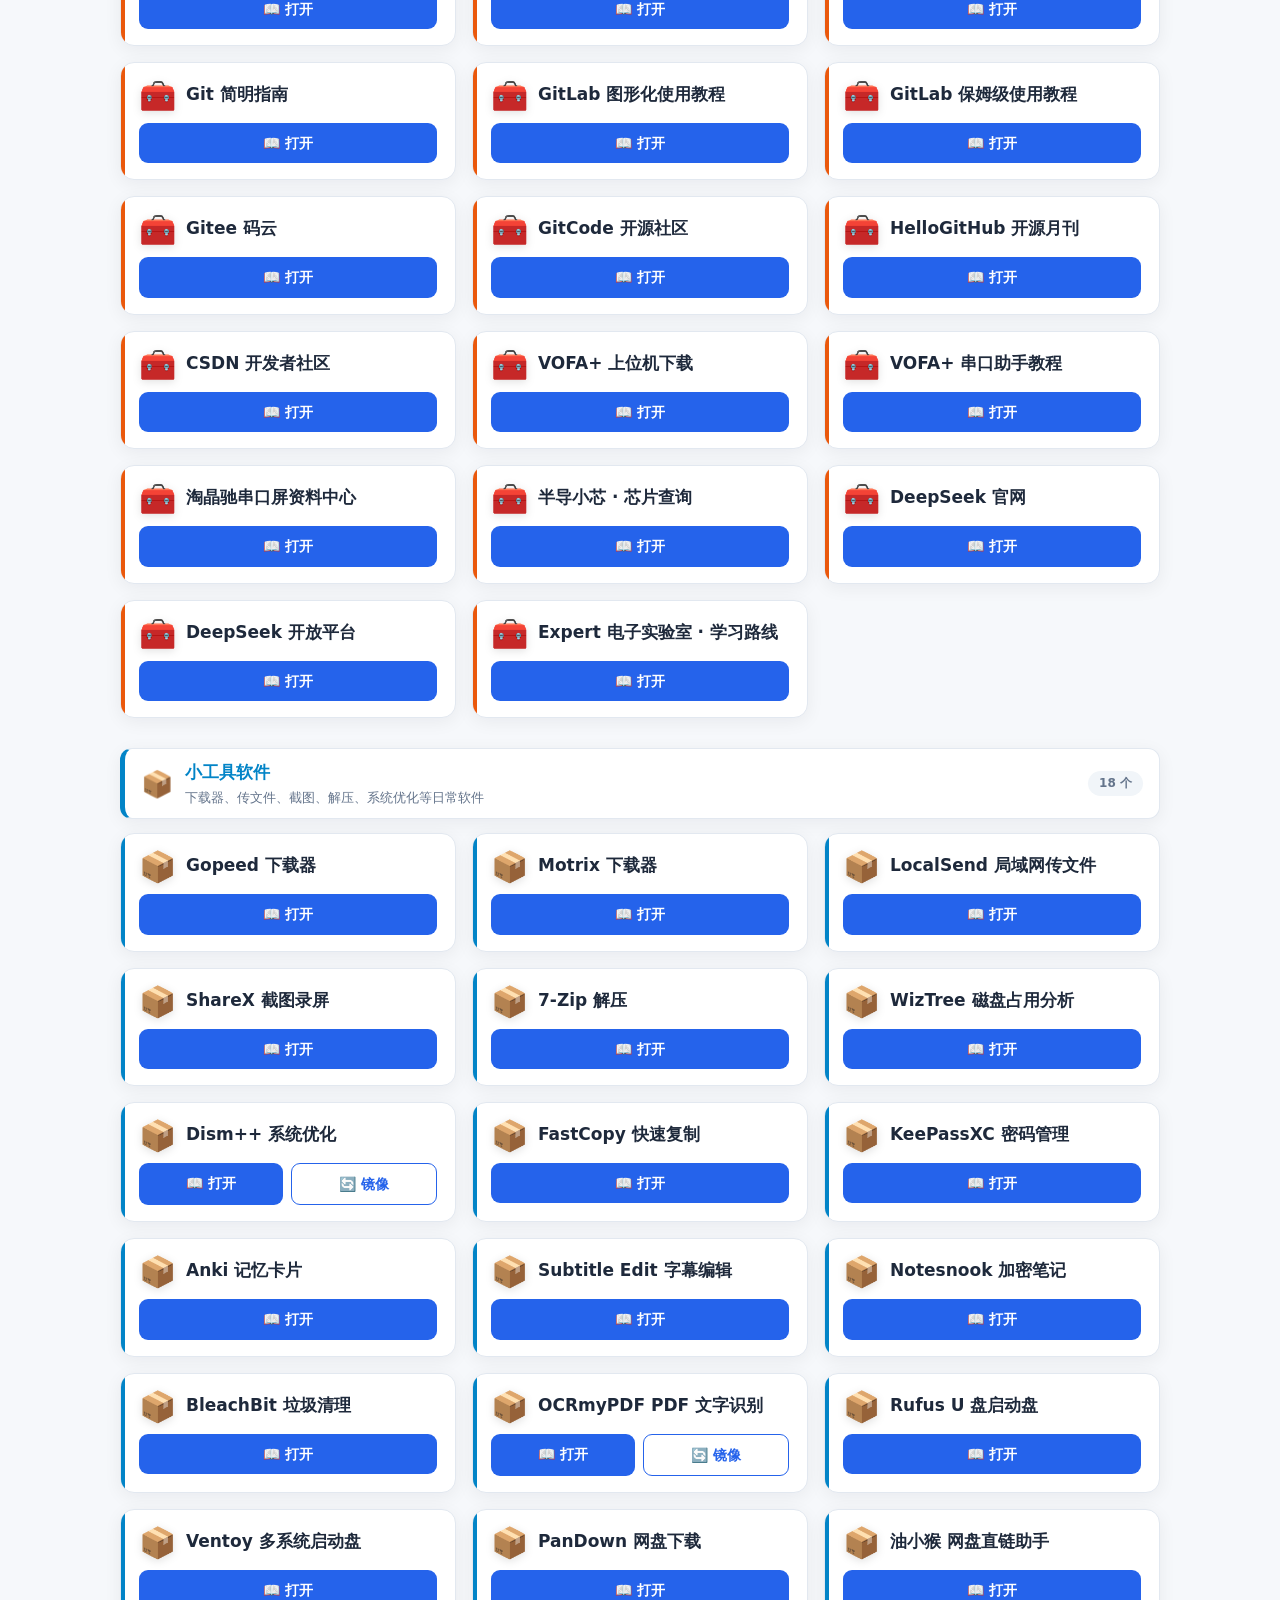
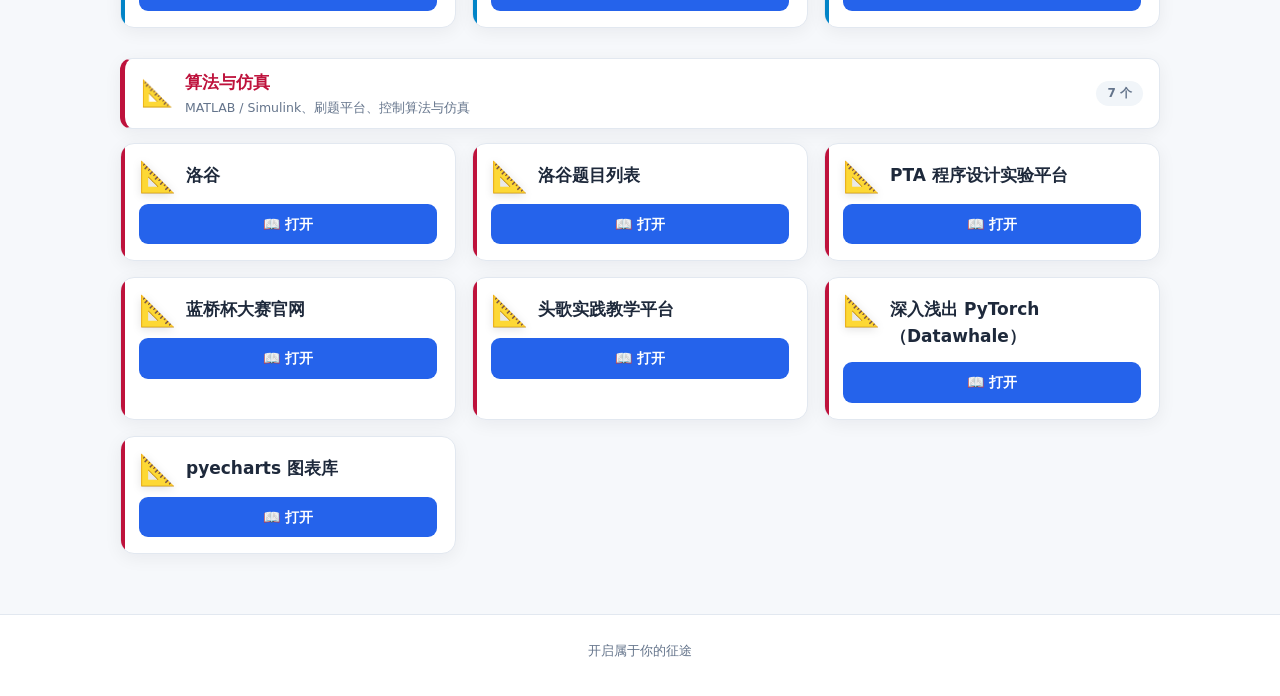
==== commit 86f56ad2: "视觉区新增 OpenCV 项目实战全套（组内私有仓库）" ====
--- a/index.html
+++ b/index.html
@@ -5,7 +5,7 @@
   <meta name="viewport" content="width=device-width, initial-scale=1.0" />
   <title>电控组资源站</title>
   <meta name="description" content="电控组学习资料与工具分享站，按工作区整理" />
-  <link rel="stylesheet" href="css/style.css?v=20261018103608" />
+  <link rel="stylesheet" href="css/style.css?v=20261101194657" />
 </head>
 <body>
 
@@ -52,7 +52,7 @@
   </footer>
 
   <!-- 数据文件：改 data/resources.js 就能加内容（详见 README.md） -->
-  <script src="data/resources.js?v=20261018103608"></script>
-  <script src="js/main.js?v=20261018103608"></script>
+  <script src="data/resources.js?v=20261101194657"></script>
+  <script src="js/main.js?v=20261101194657"></script>
 </body>
 </html>
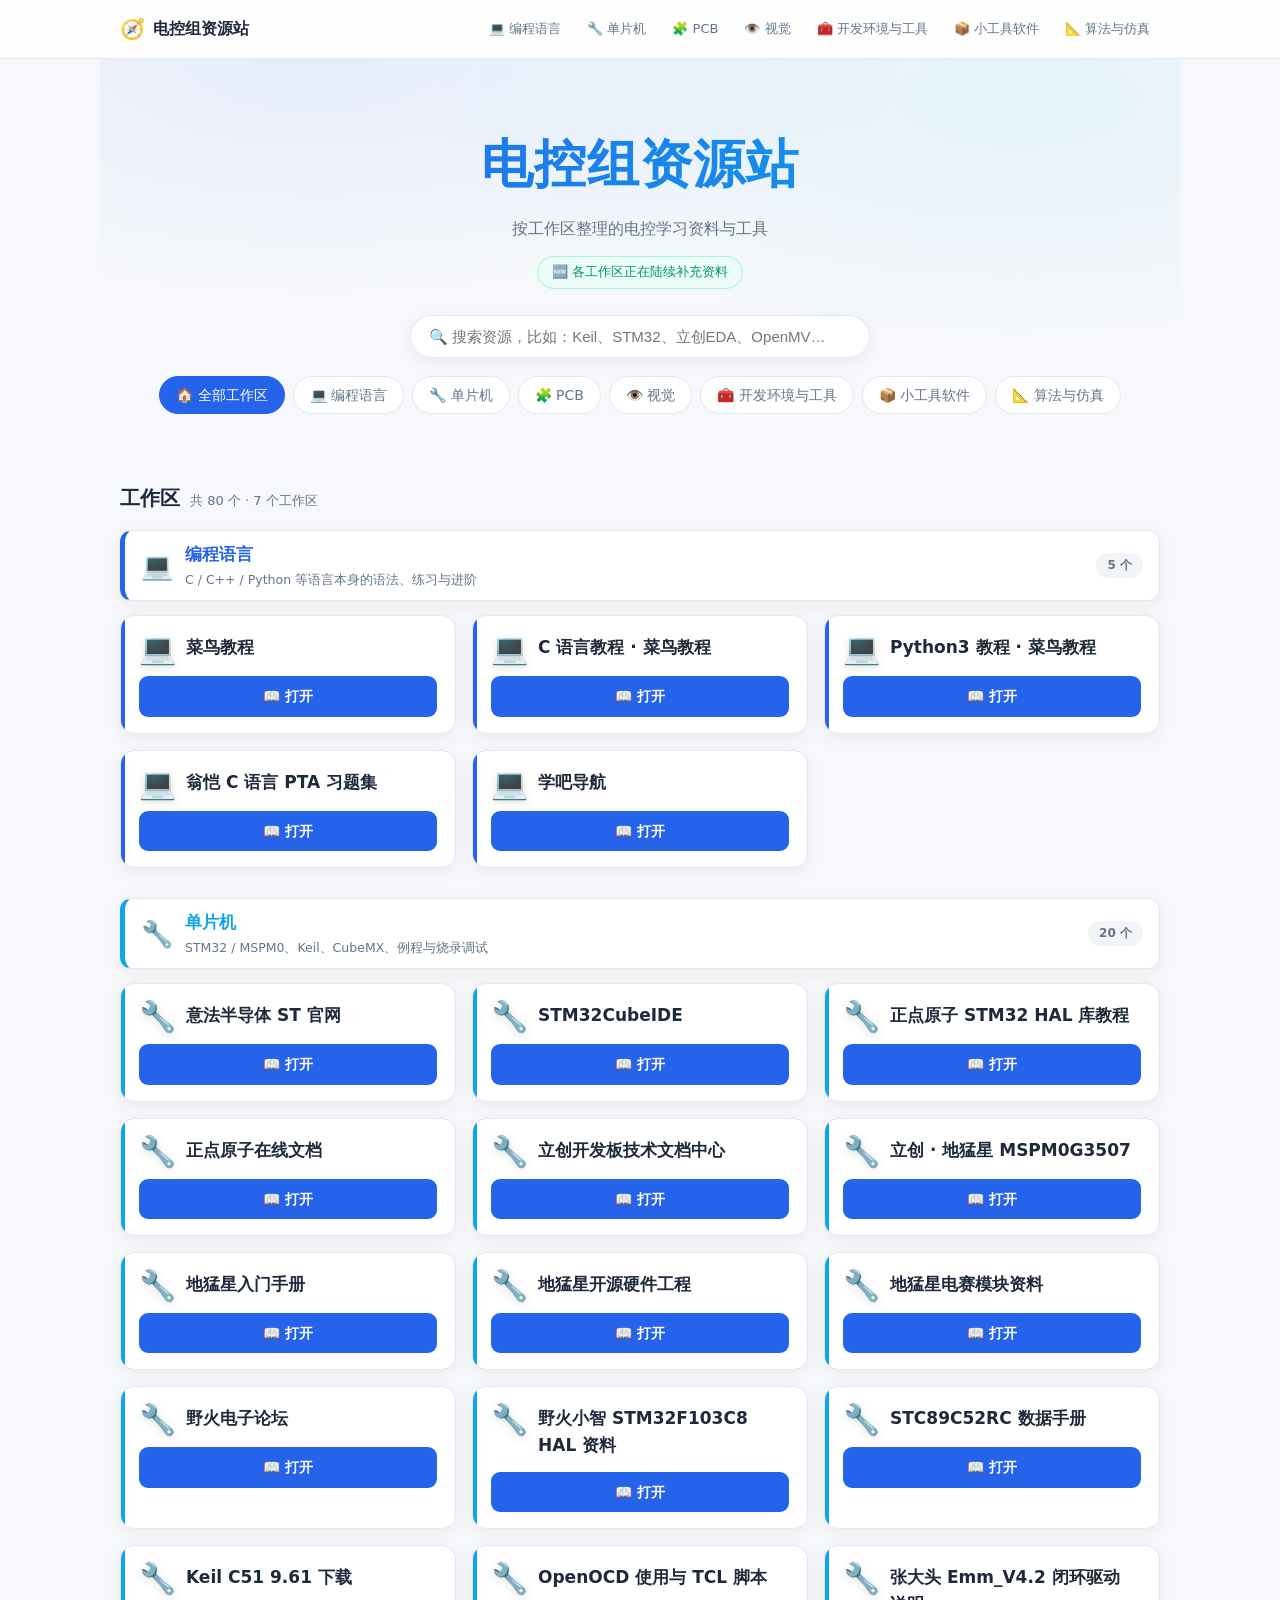
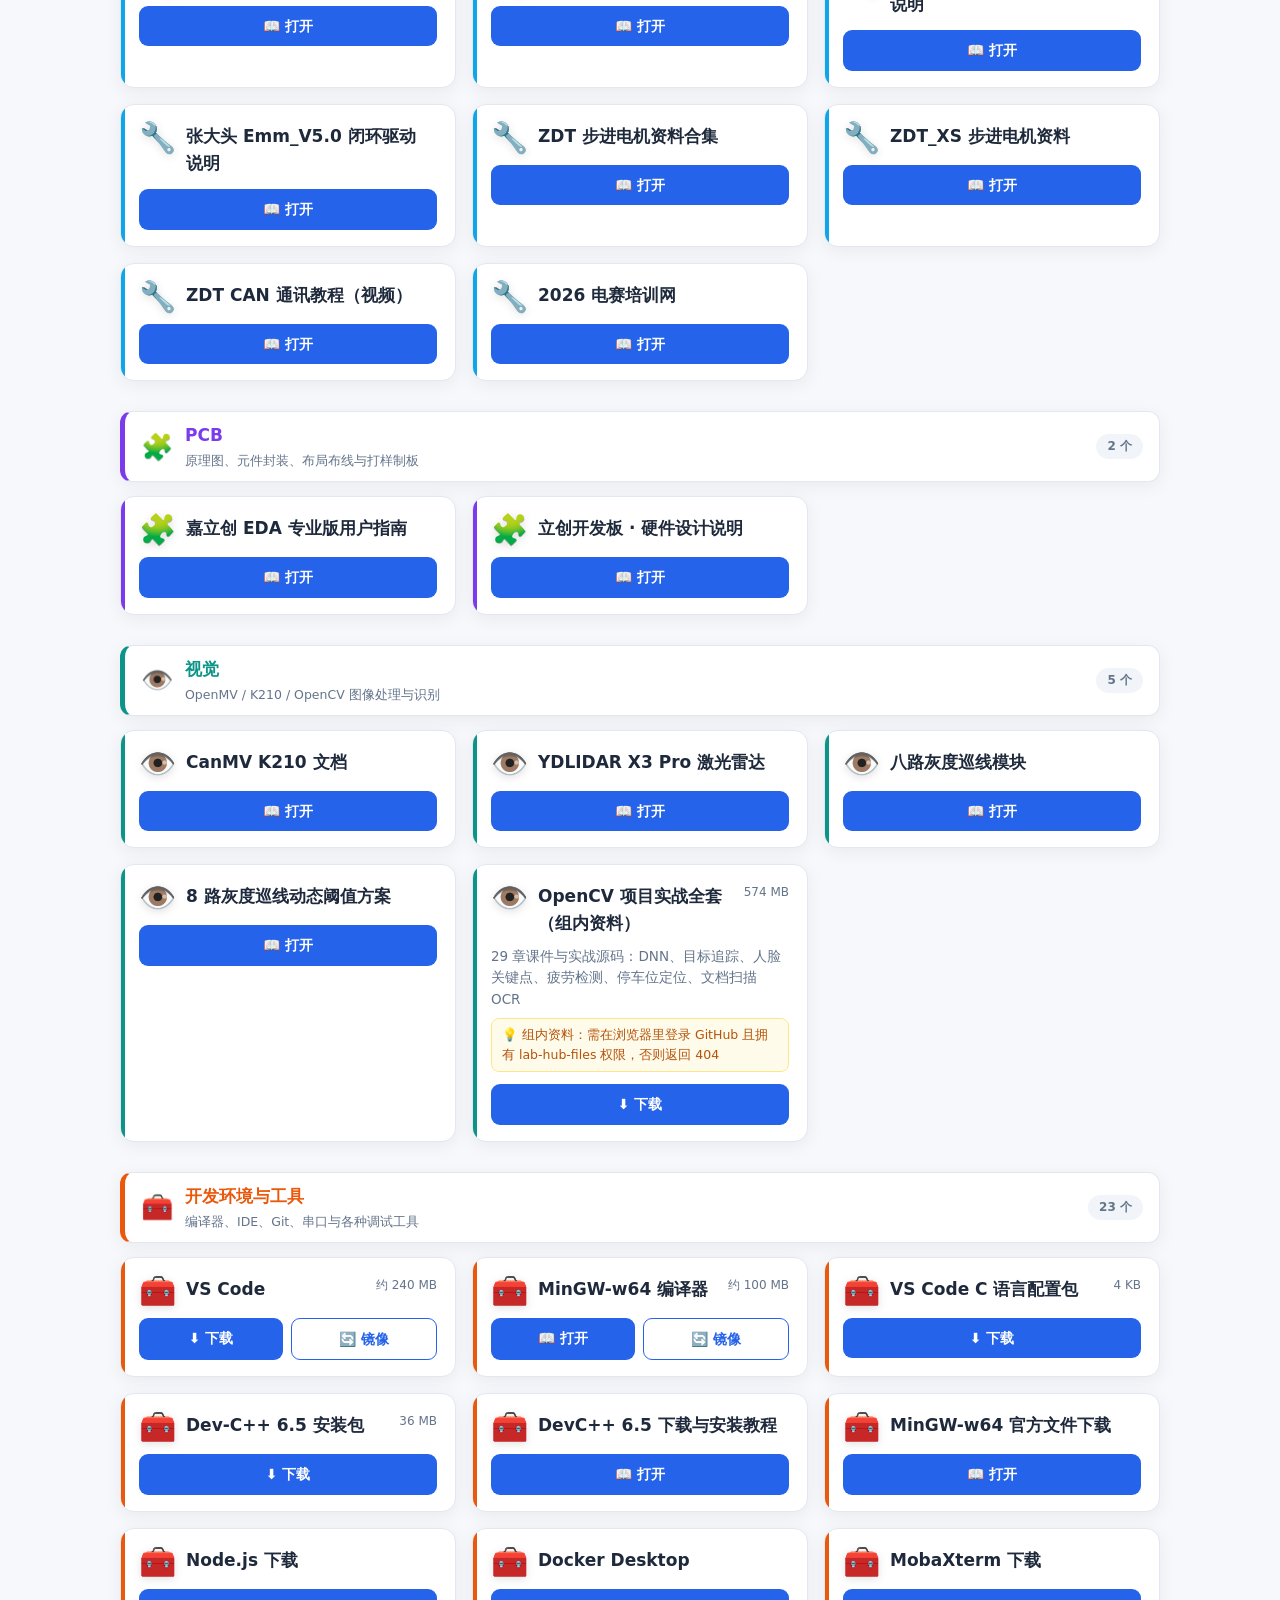
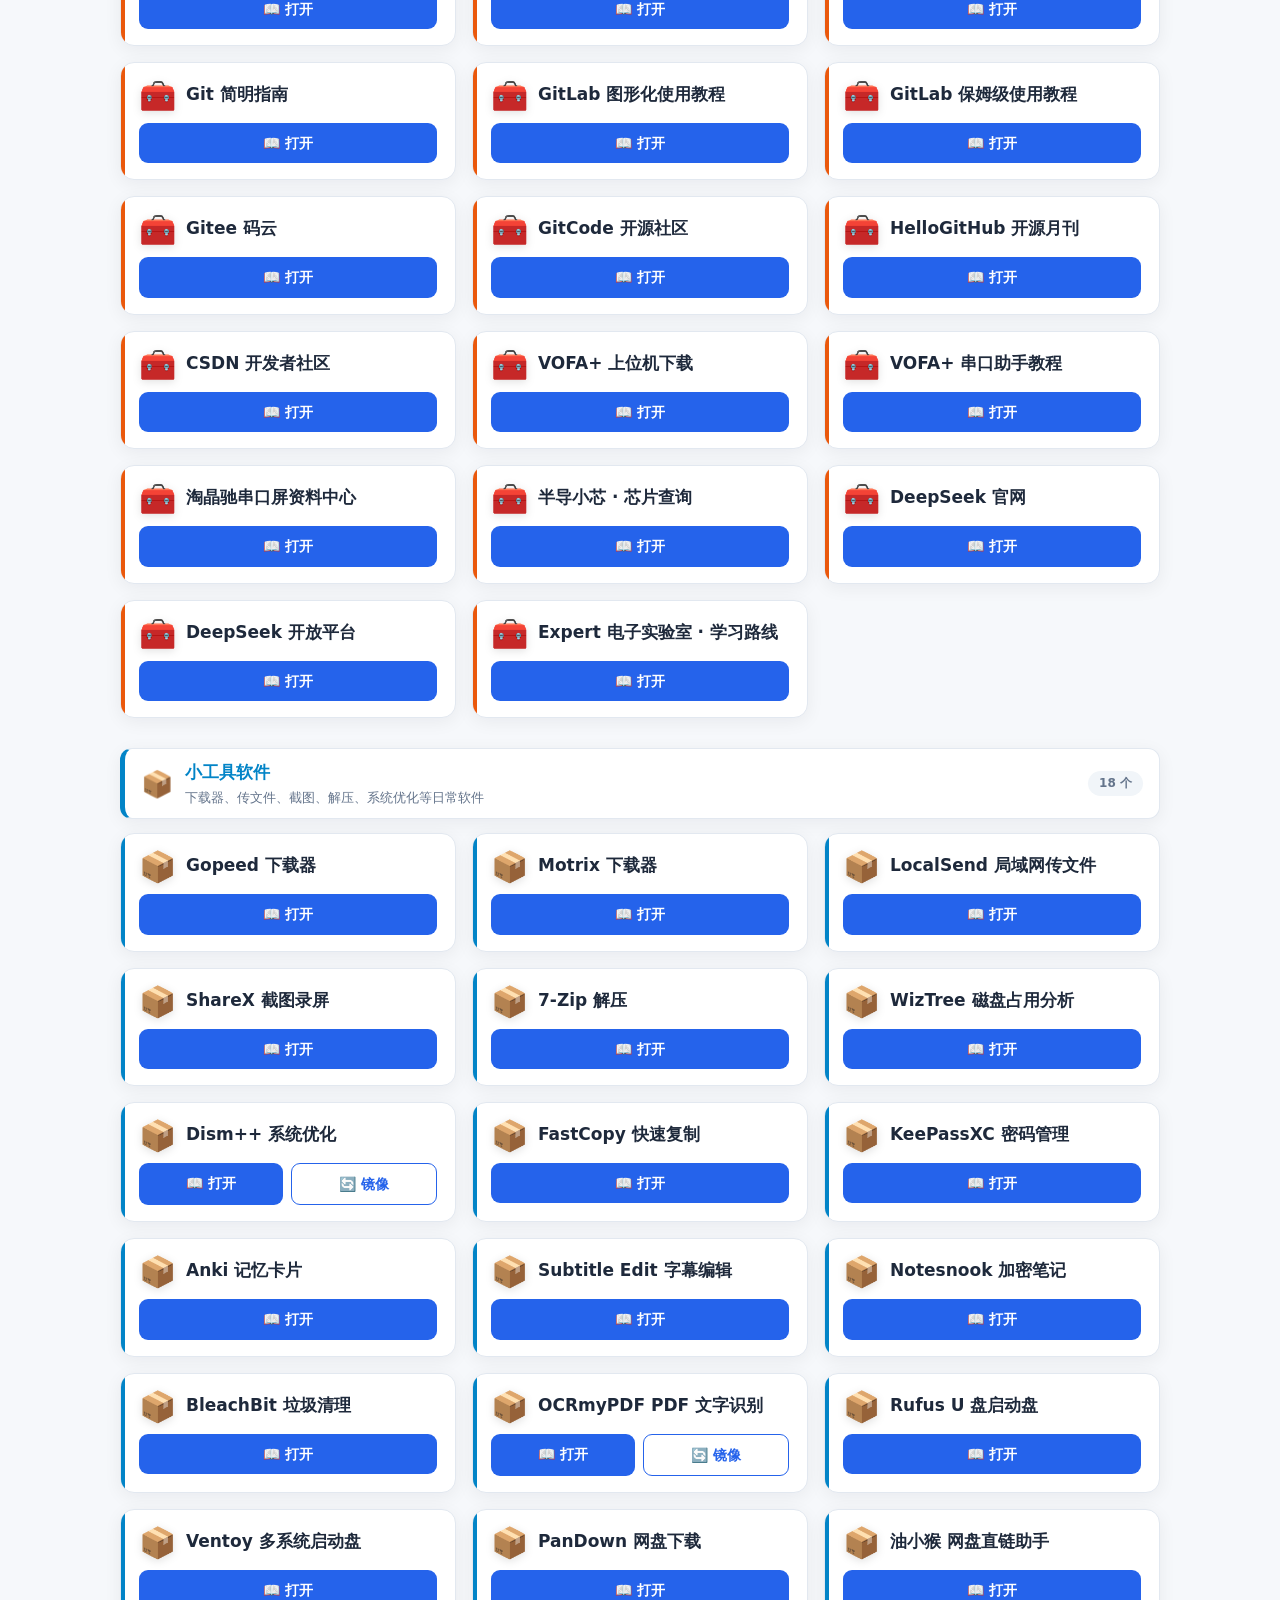
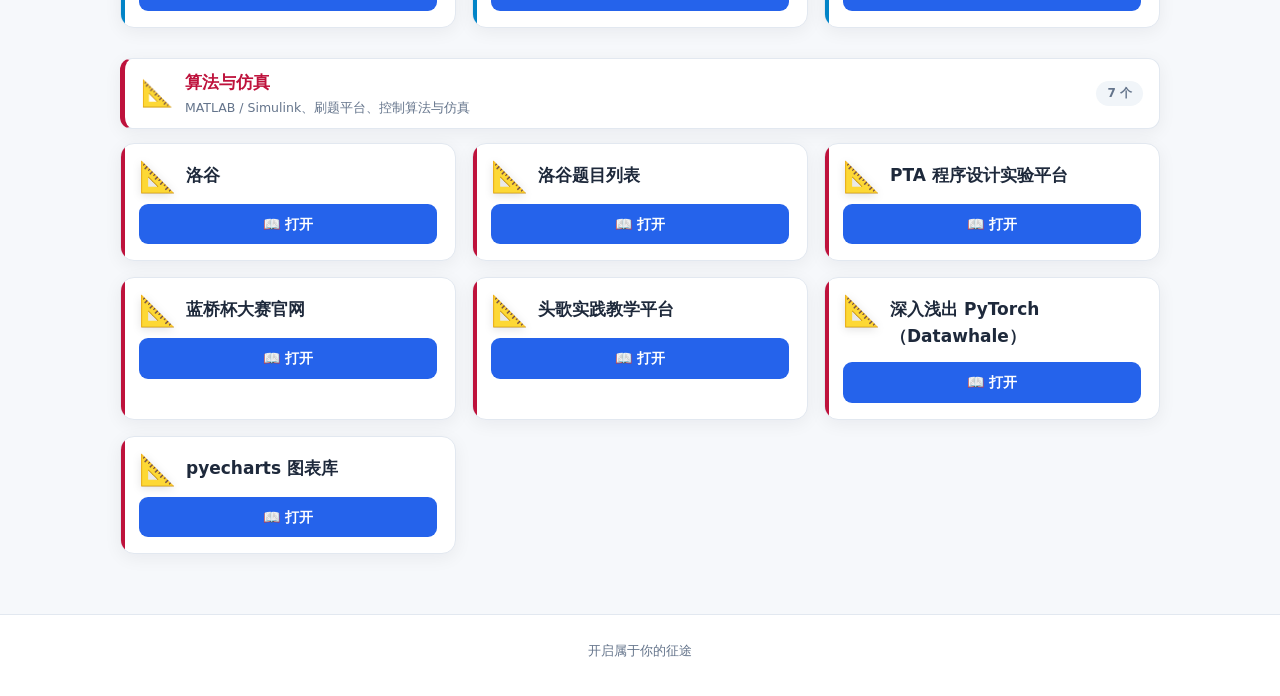
==== commit c9c694d8: "视觉区 OpenCV 条目改为 Release 附件直链" ====
--- a/index.html
+++ b/index.html
@@ -5,7 +5,7 @@
   <meta name="viewport" content="width=device-width, initial-scale=1.0" />
   <title>电控组资源站</title>
   <meta name="description" content="电控组学习资料与工具分享站，按工作区整理" />
-  <link rel="stylesheet" href="css/style.css?v=20261101194657" />
+  <link rel="stylesheet" href="css/style.css?v=20261101195409" />
 </head>
 <body>
 
@@ -52,7 +52,7 @@
   </footer>
 
   <!-- 数据文件：改 data/resources.js 就能加内容（详见 README.md） -->
-  <script src="data/resources.js?v=20261101194657"></script>
-  <script src="js/main.js?v=20261101194657"></script>
+  <script src="data/resources.js?v=20261101195409"></script>
+  <script src="js/main.js?v=20261101195409"></script>
 </body>
 </html>
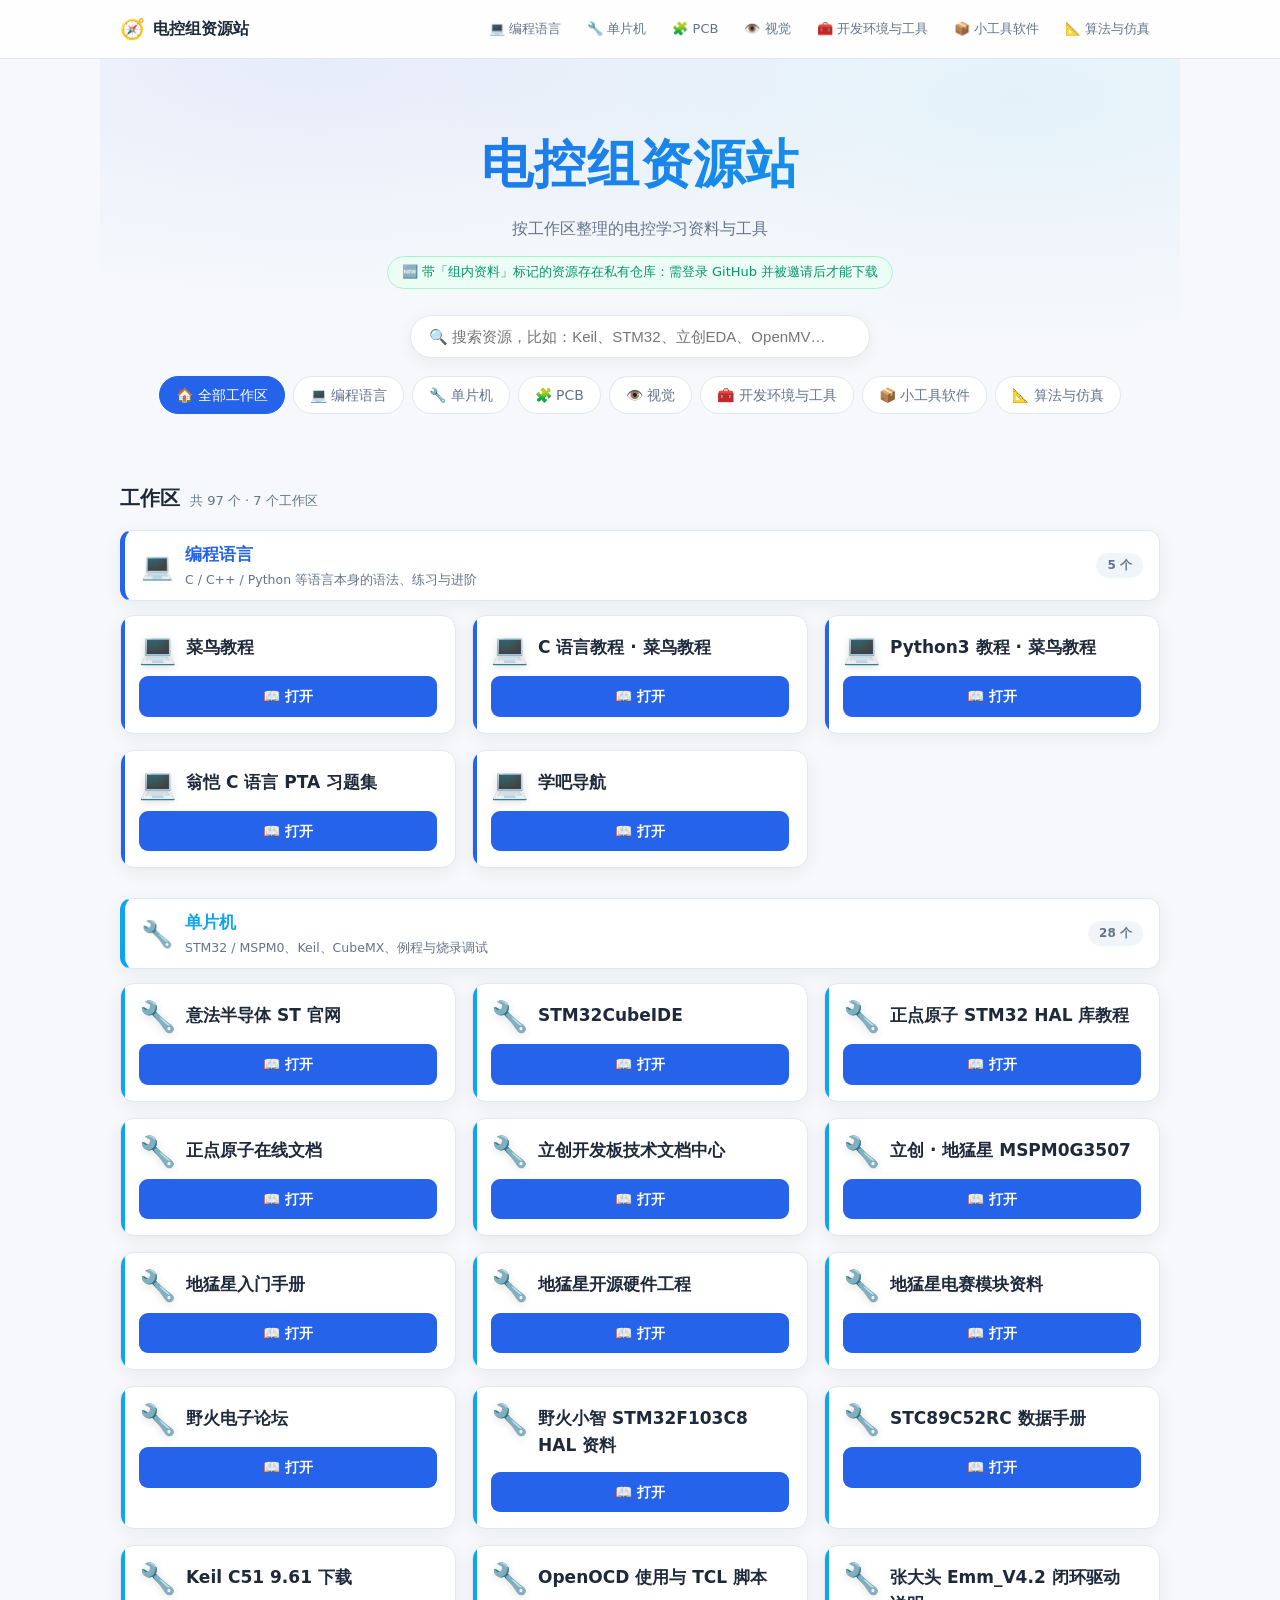
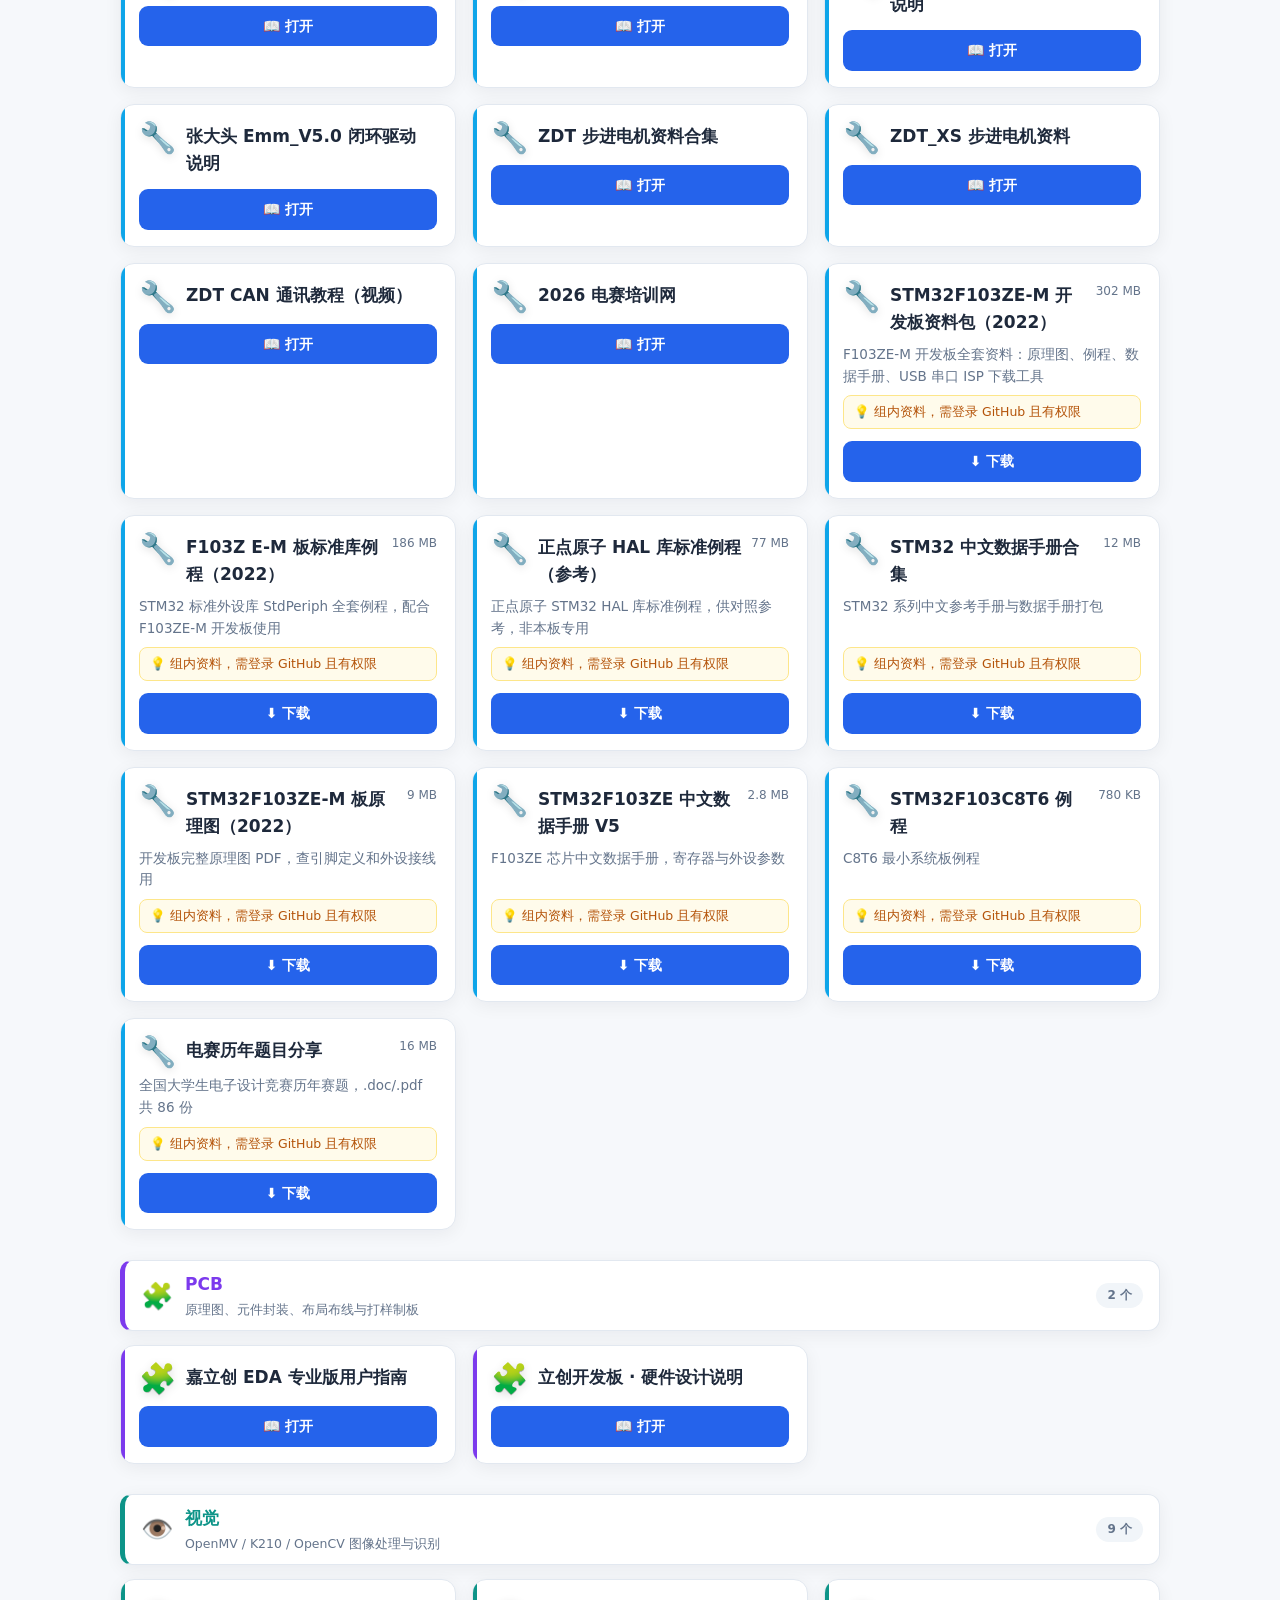
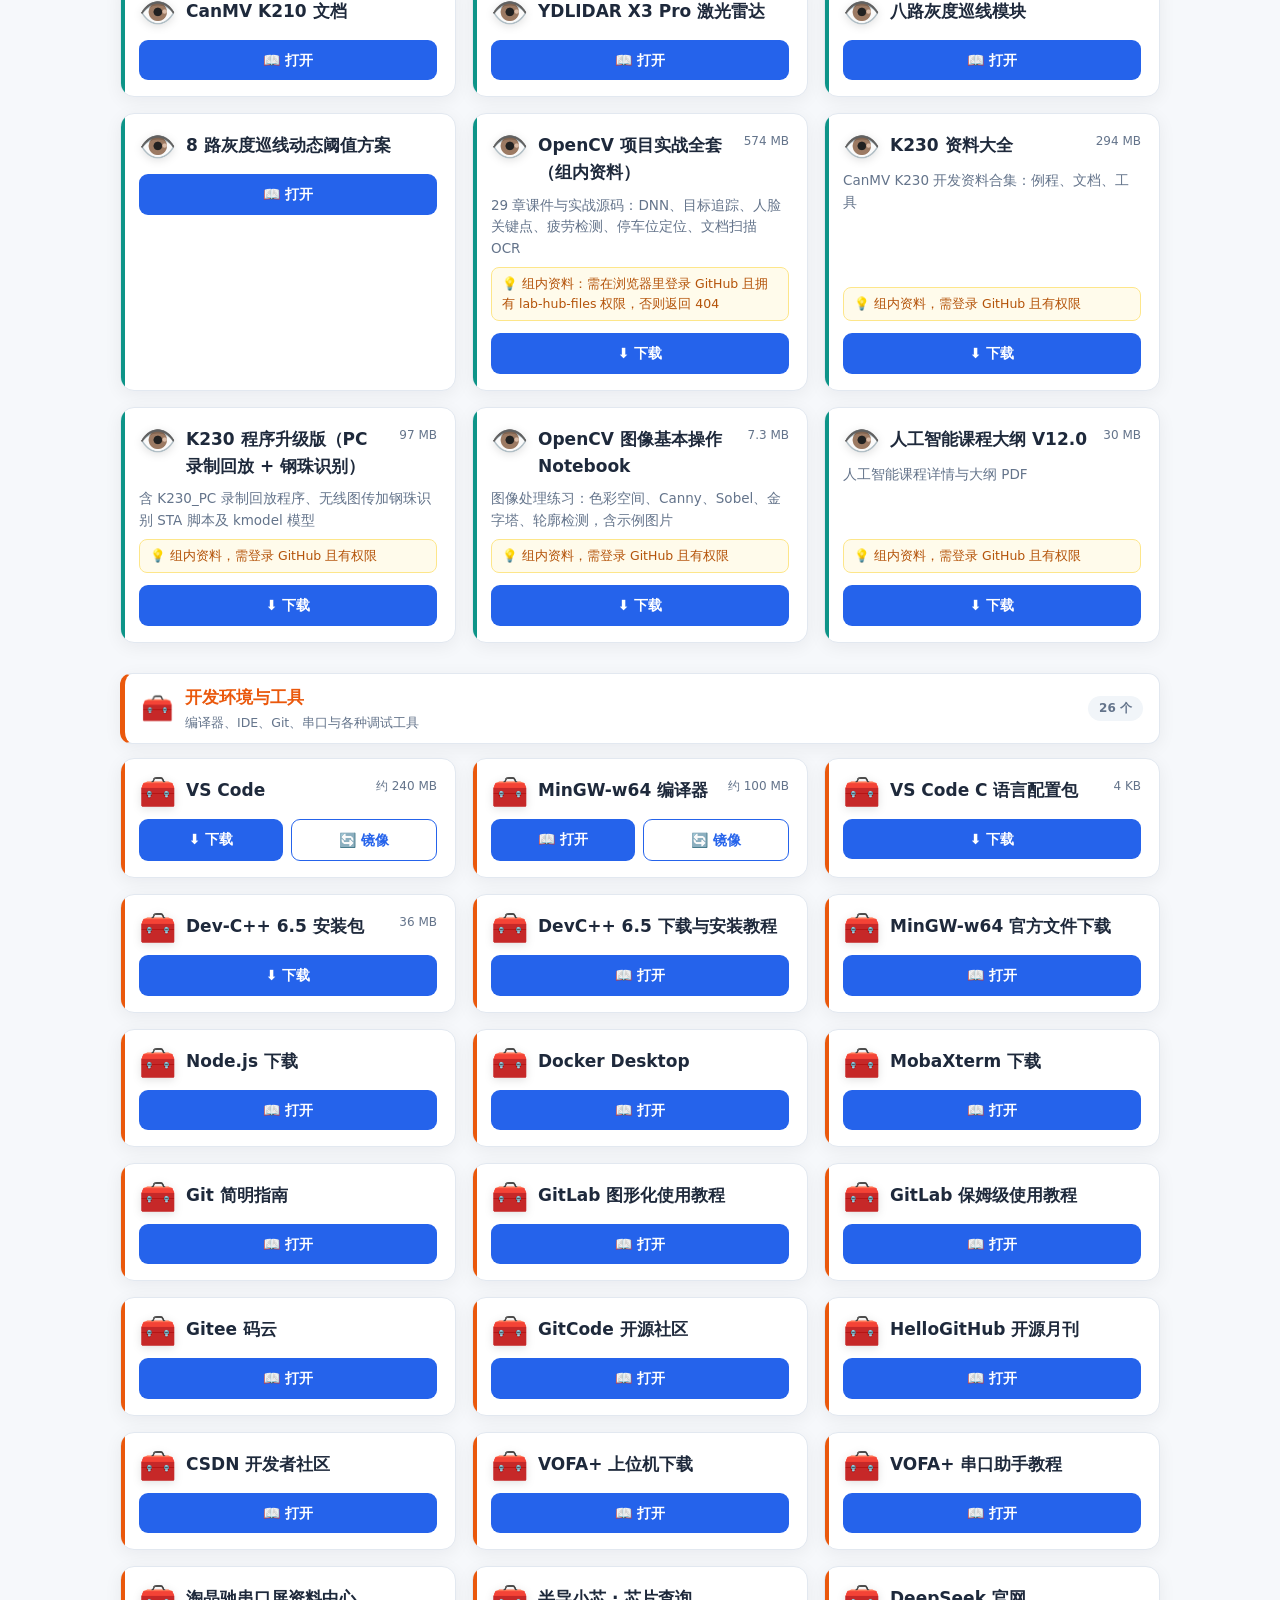
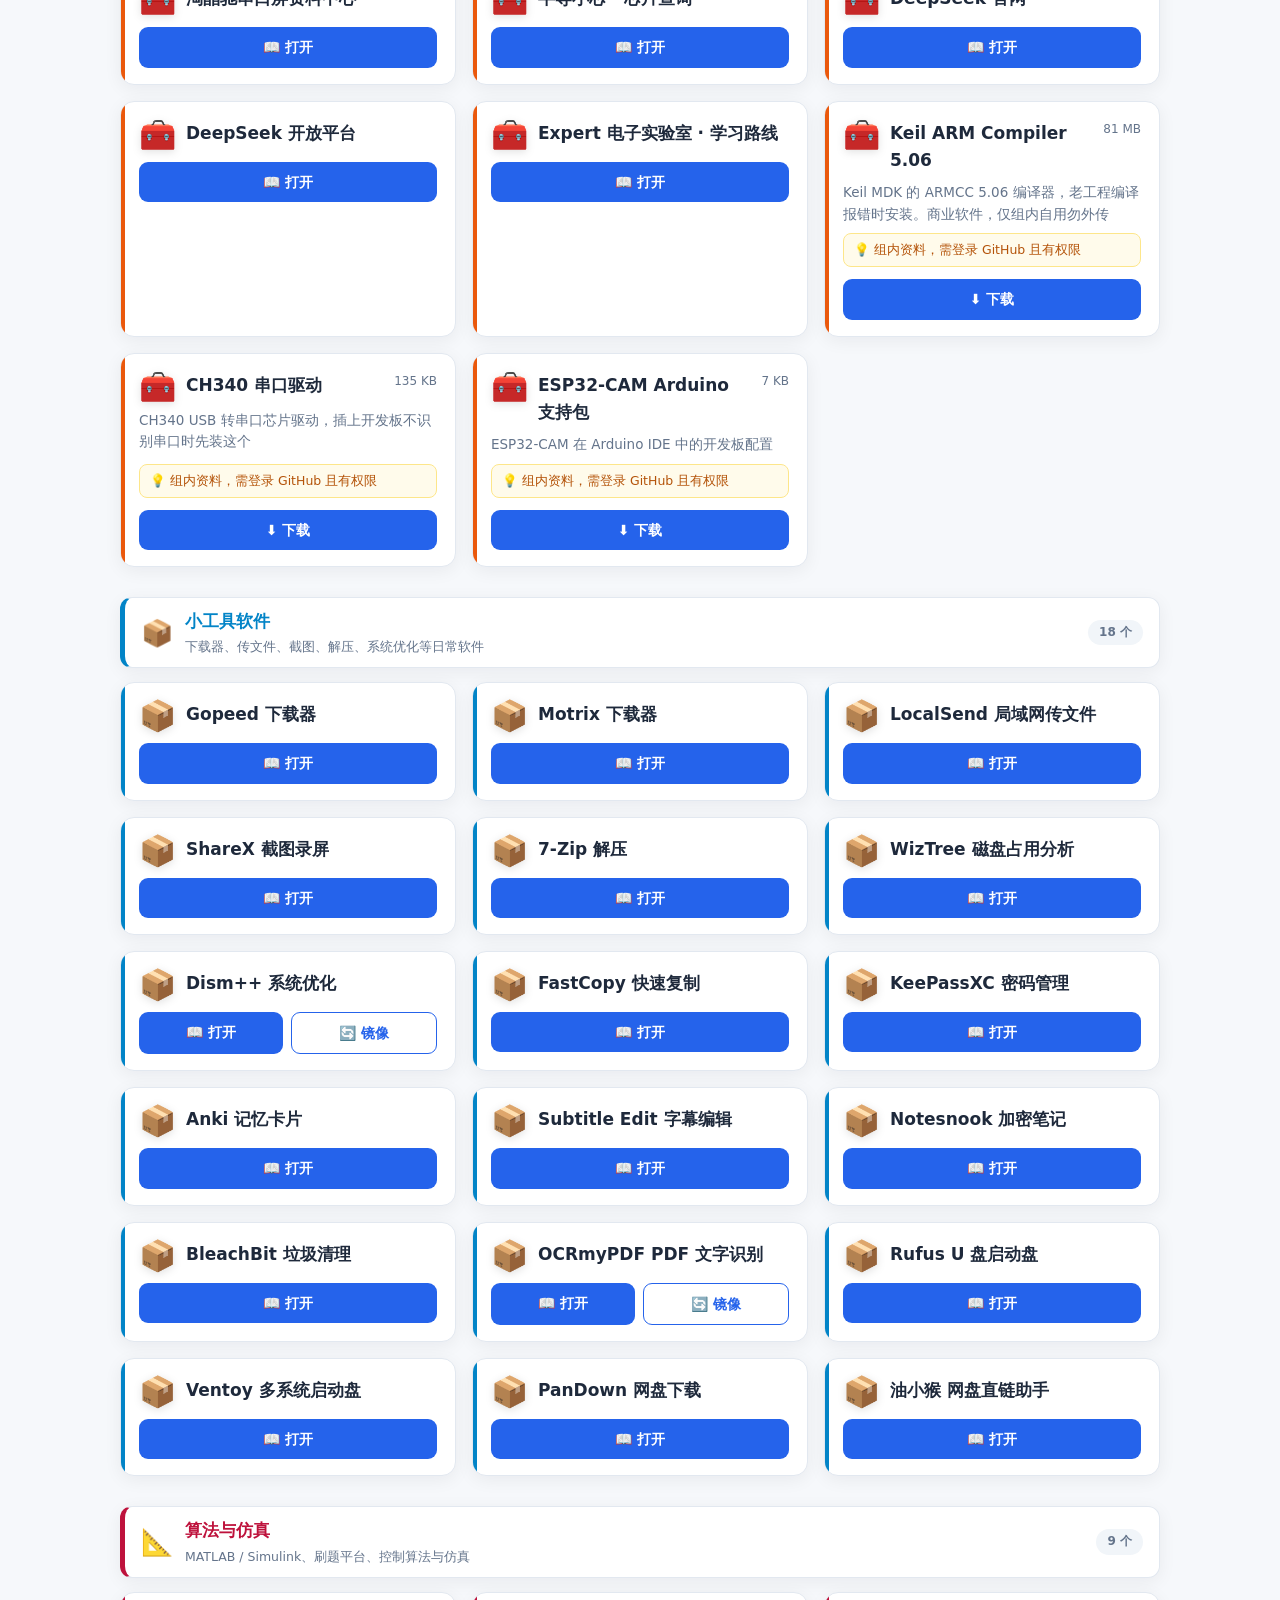
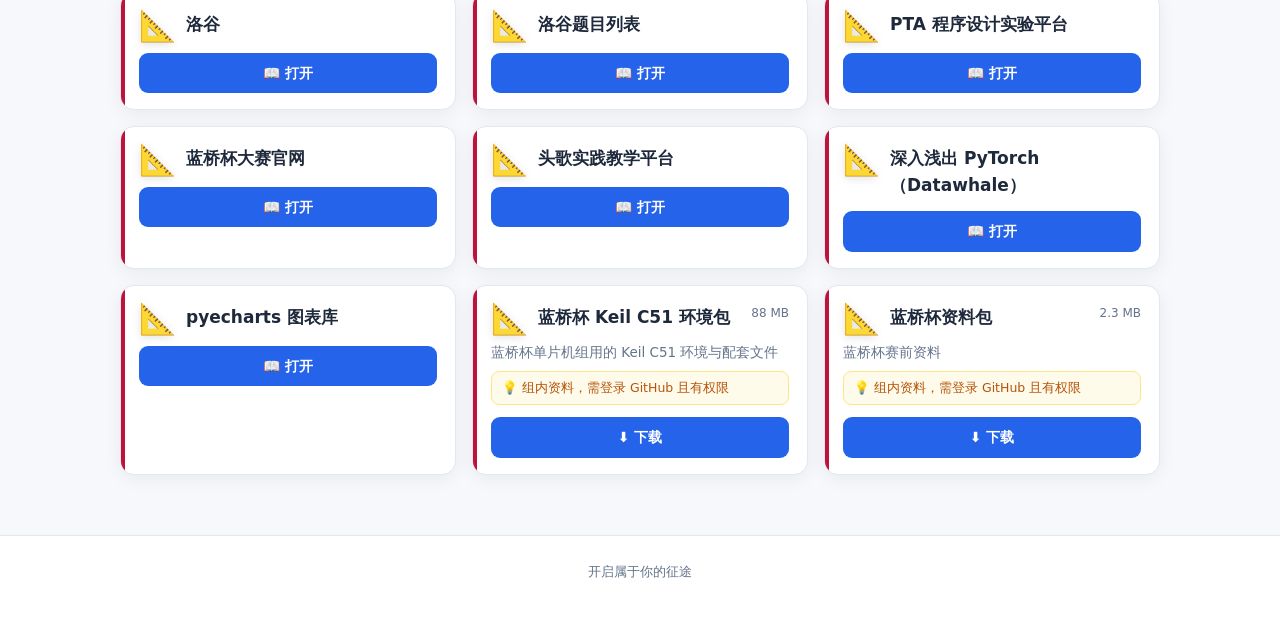
==== commit f2edc8c8: "新增 2026-11 资料包 17 条（私有仓库直链）" ====
--- a/index.html
+++ b/index.html
@@ -5,7 +5,7 @@
   <meta name="viewport" content="width=device-width, initial-scale=1.0" />
   <title>电控组资源站</title>
   <meta name="description" content="电控组学习资料与工具分享站，按工作区整理" />
-  <link rel="stylesheet" href="css/style.css?v=20261101195409" />
+  <link rel="stylesheet" href="css/style.css?v=20261101212201" />
 </head>
 <body>
 
@@ -52,7 +52,7 @@
   </footer>
 
   <!-- 数据文件：改 data/resources.js 就能加内容（详见 README.md） -->
-  <script src="data/resources.js?v=20261101195409"></script>
-  <script src="js/main.js?v=20261101195409"></script>
+  <script src="data/resources.js?v=20261101212201"></script>
+  <script src="js/main.js?v=20261101212201"></script>
 </body>
 </html>
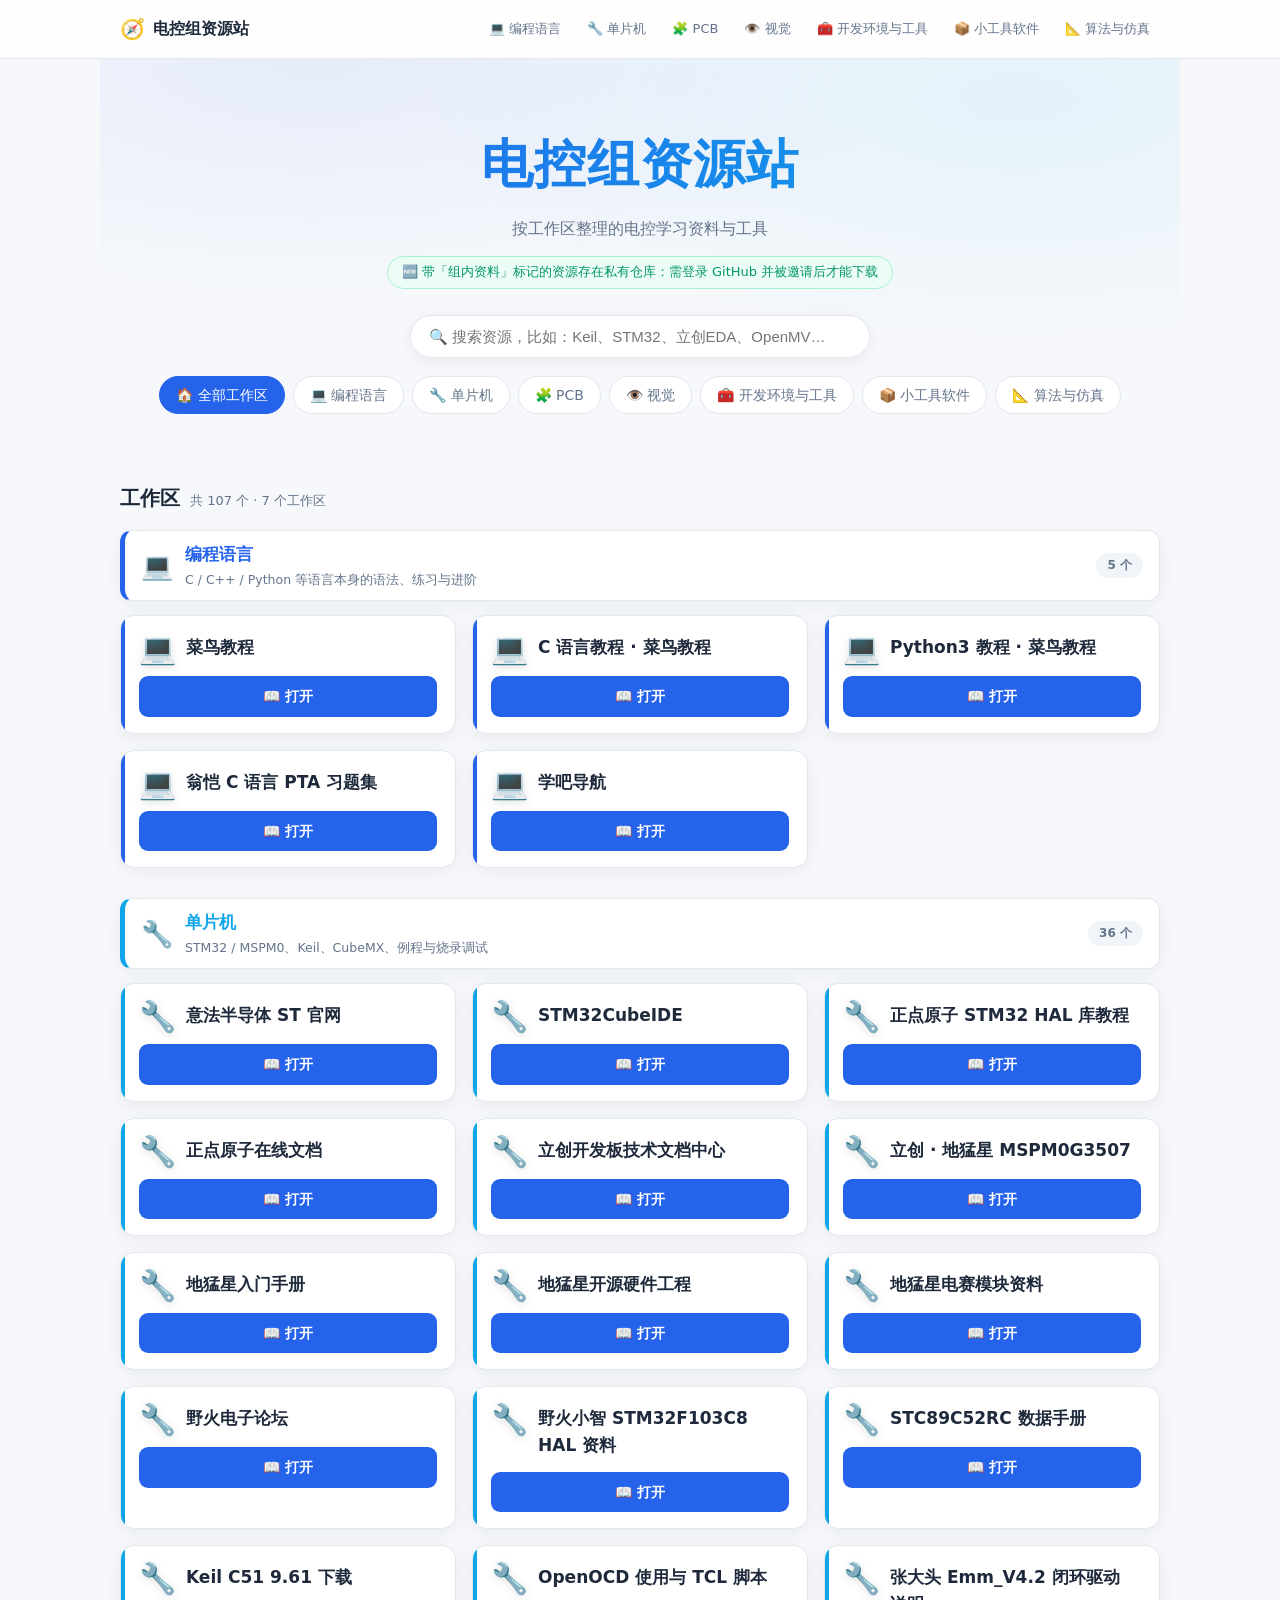
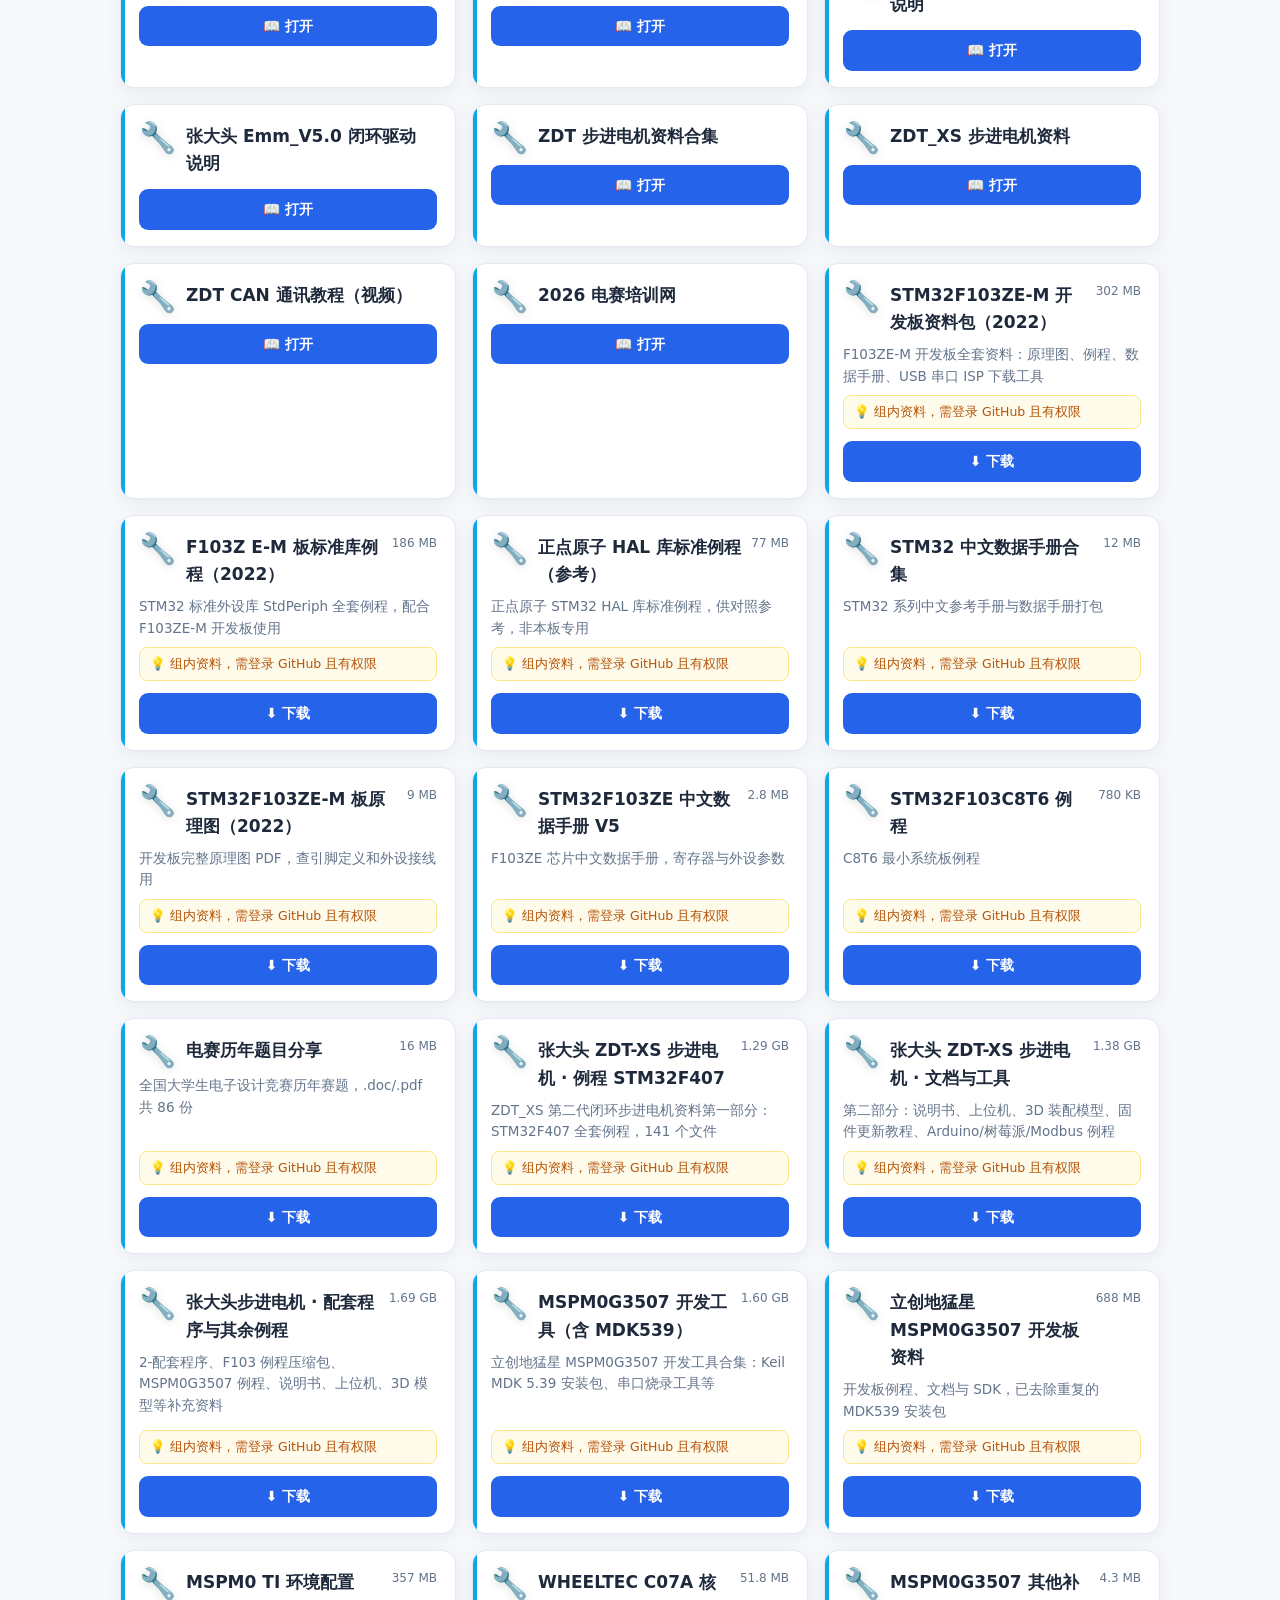
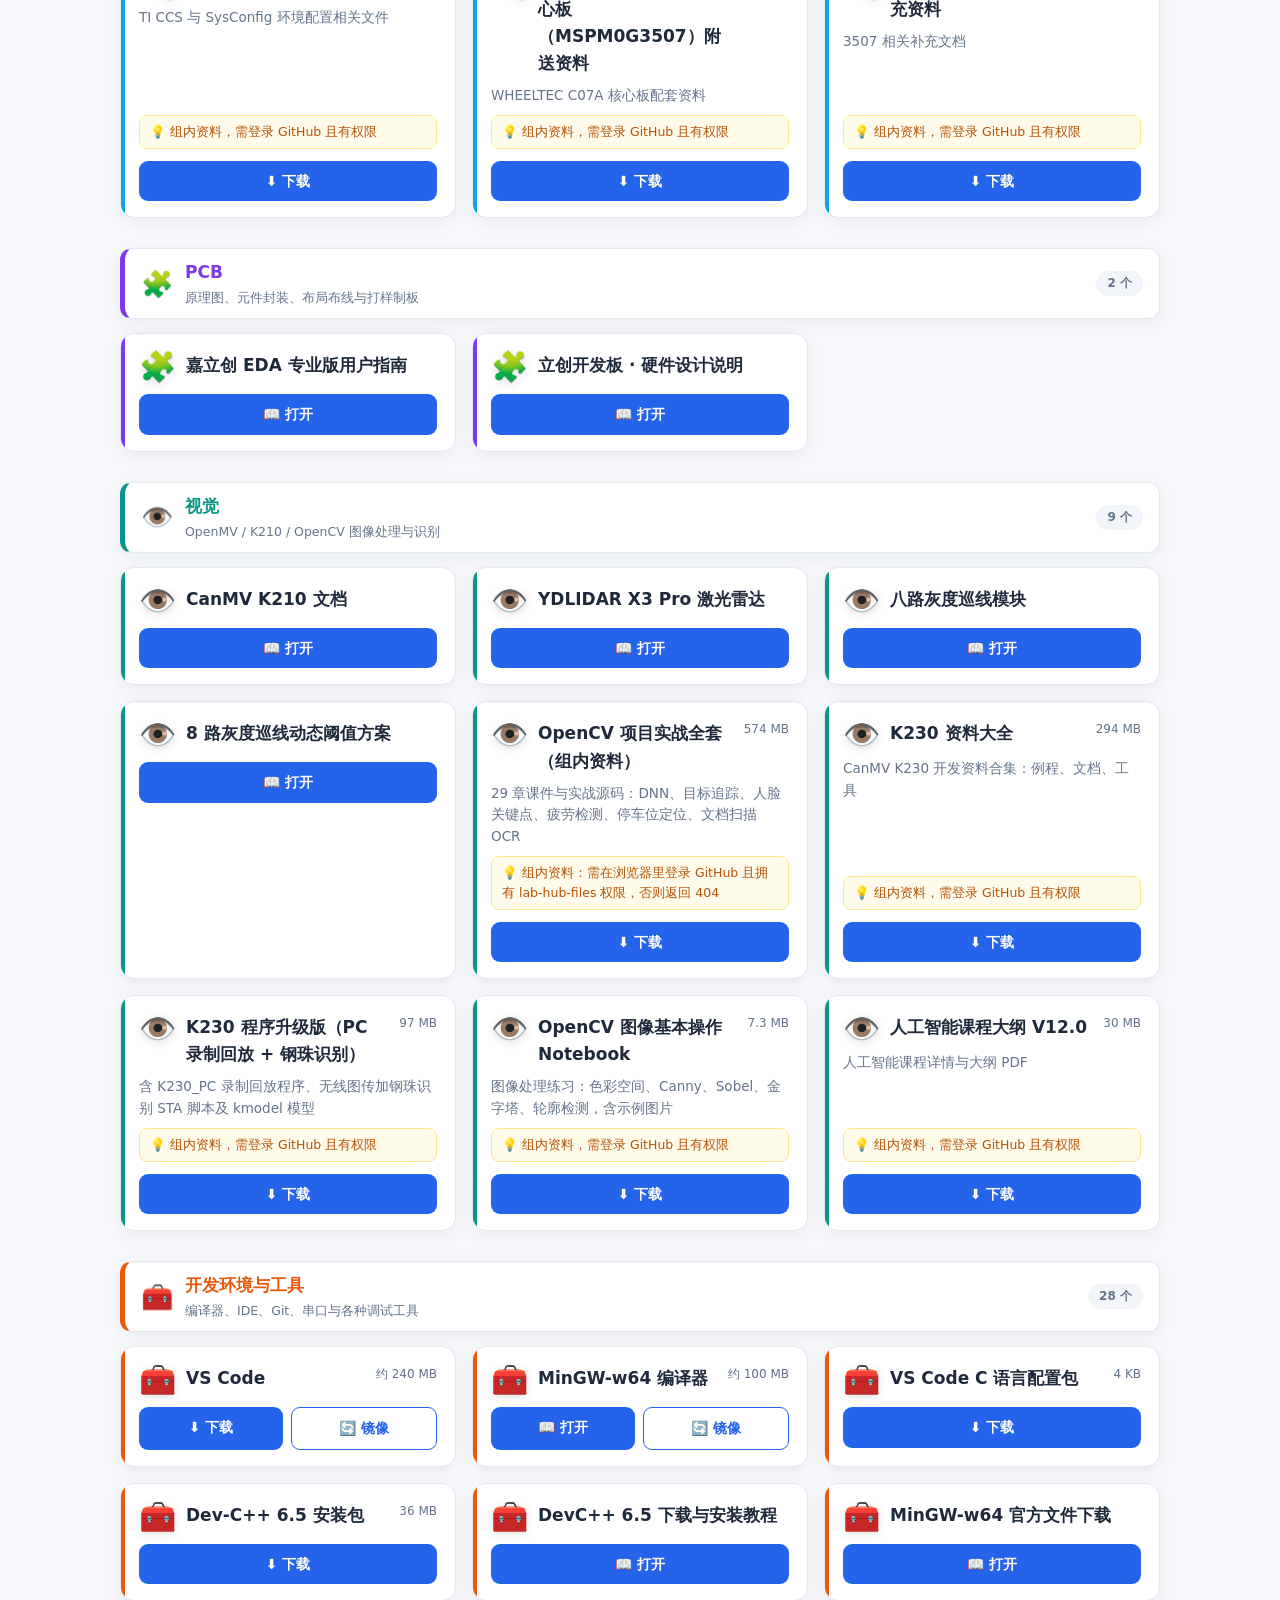
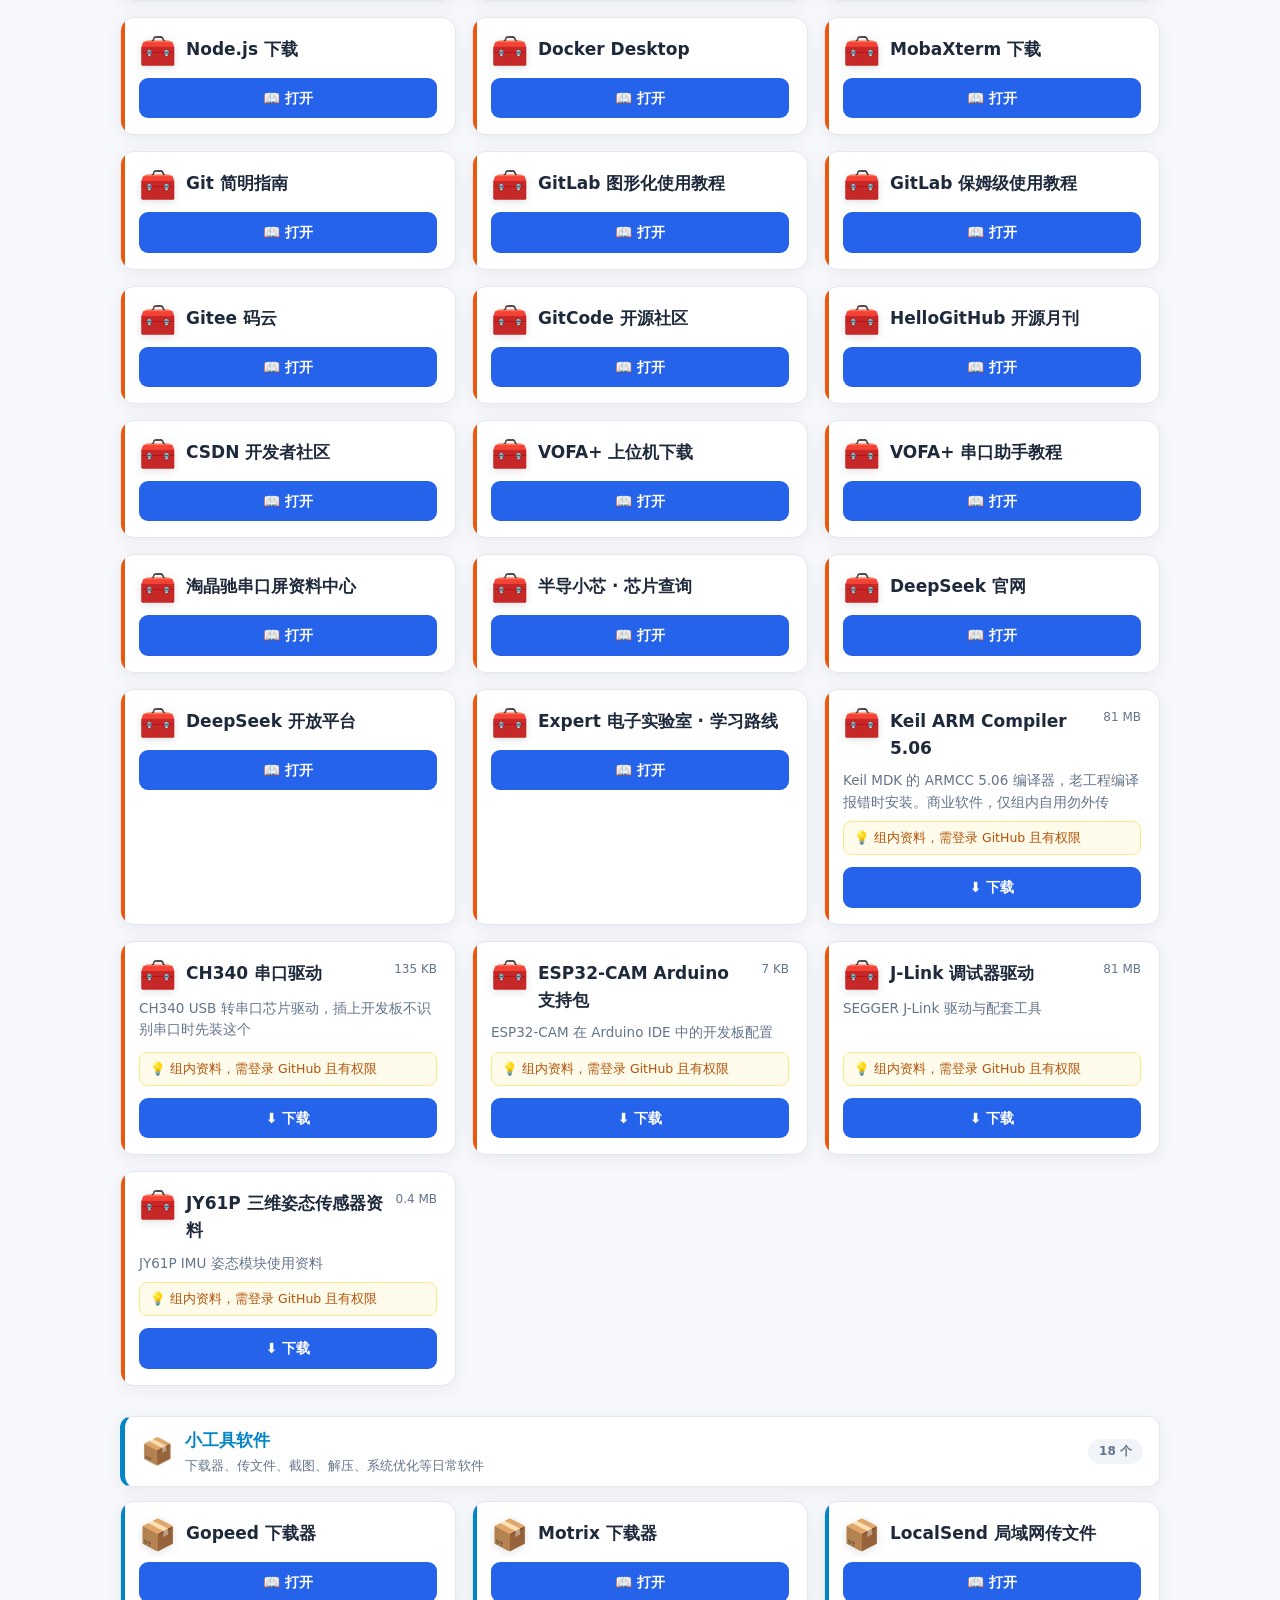
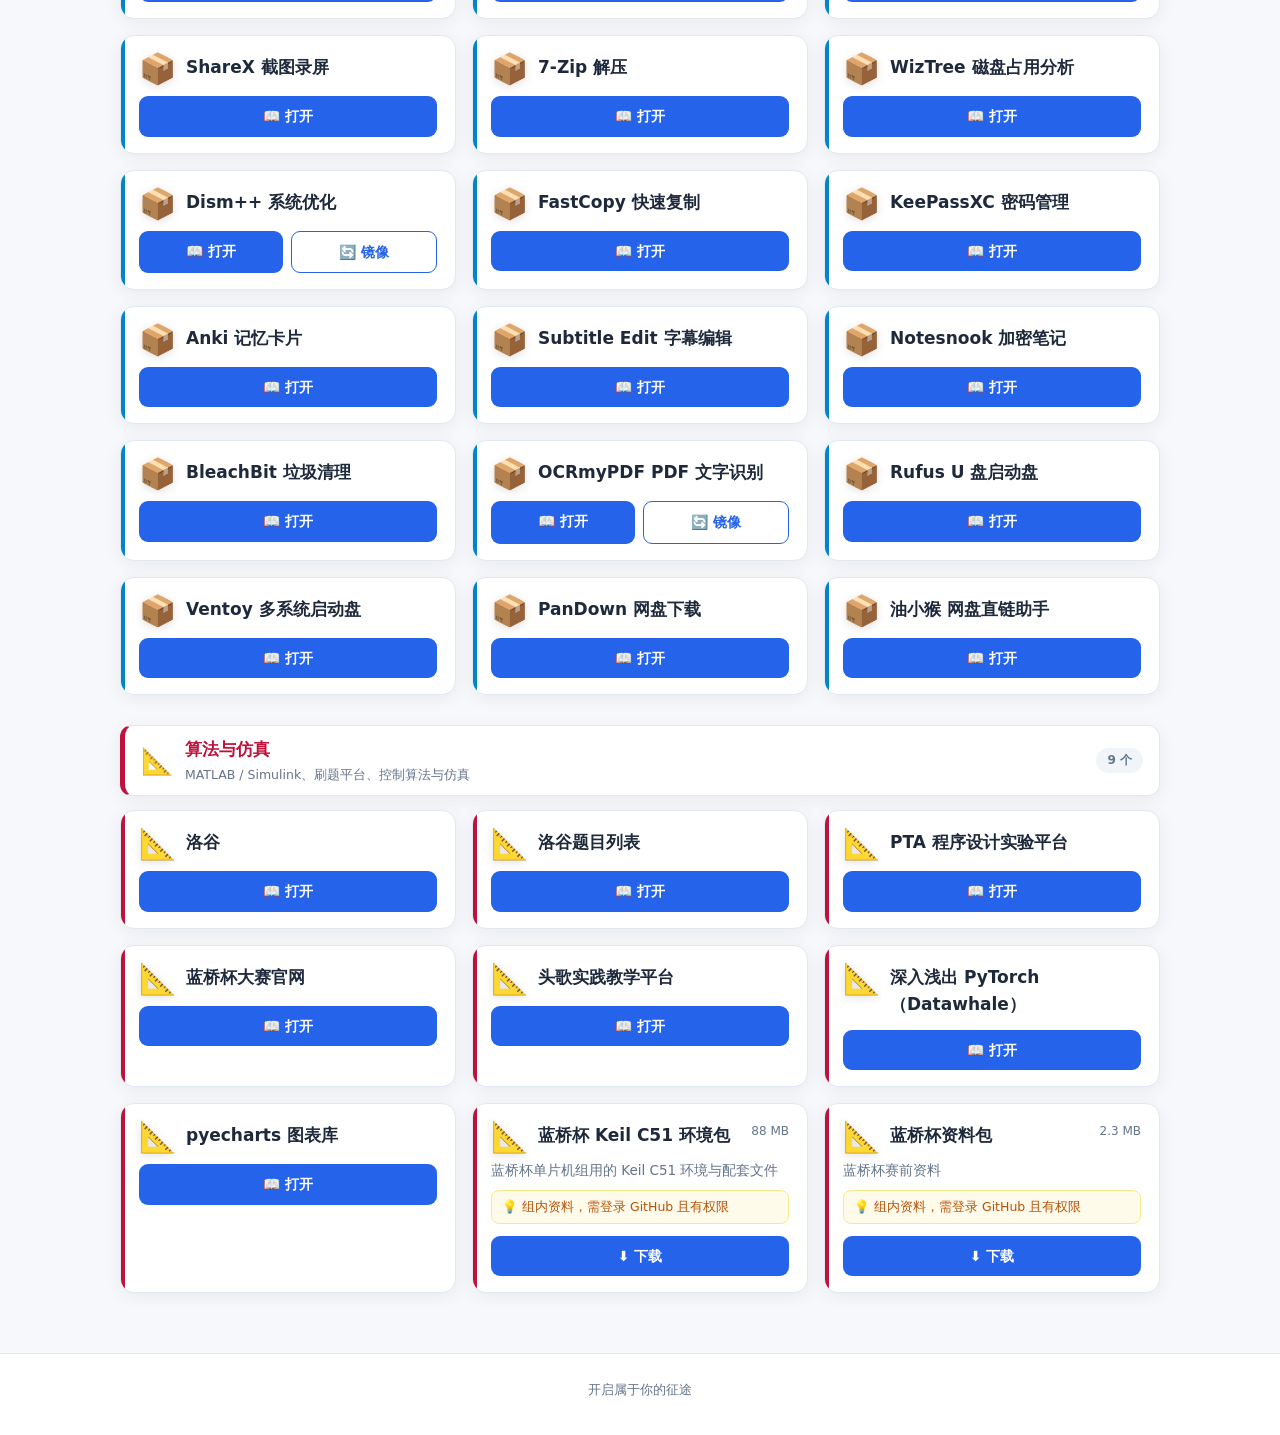
==== commit cf970da6: "新增单片机大资料包 10 条（mcu-pack-2026-11）" ====
--- a/index.html
+++ b/index.html
@@ -5,7 +5,7 @@
   <meta name="viewport" content="width=device-width, initial-scale=1.0" />
   <title>电控组资源站</title>
   <meta name="description" content="电控组学习资料与工具分享站，按工作区整理" />
-  <link rel="stylesheet" href="css/style.css?v=20261101212201" />
+  <link rel="stylesheet" href="css/style.css?v=20261101213030" />
 </head>
 <body>
 
@@ -52,7 +52,7 @@
   </footer>
 
   <!-- 数据文件：改 data/resources.js 就能加内容（详见 README.md） -->
-  <script src="data/resources.js?v=20261101212201"></script>
-  <script src="js/main.js?v=20261101212201"></script>
+  <script src="data/resources.js?v=20261101213030"></script>
+  <script src="js/main.js?v=20261101213030"></script>
 </body>
 </html>
